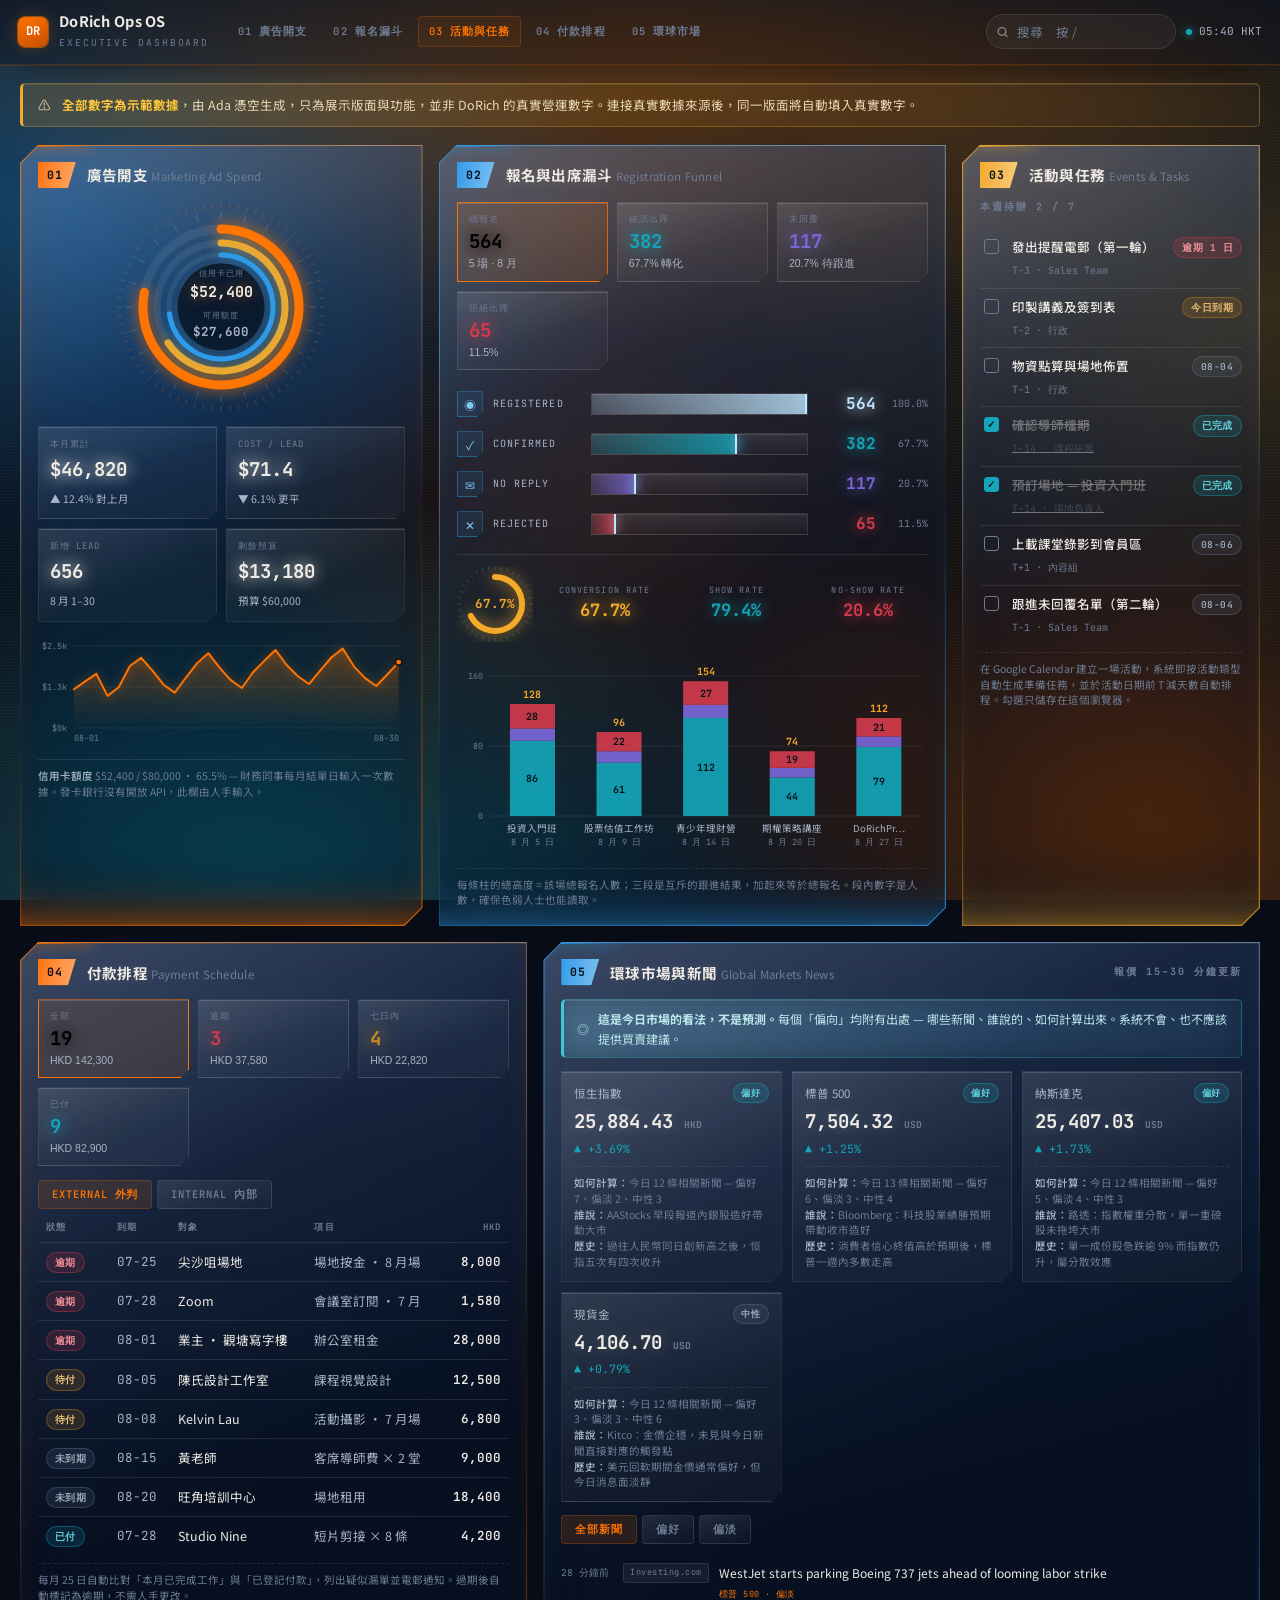
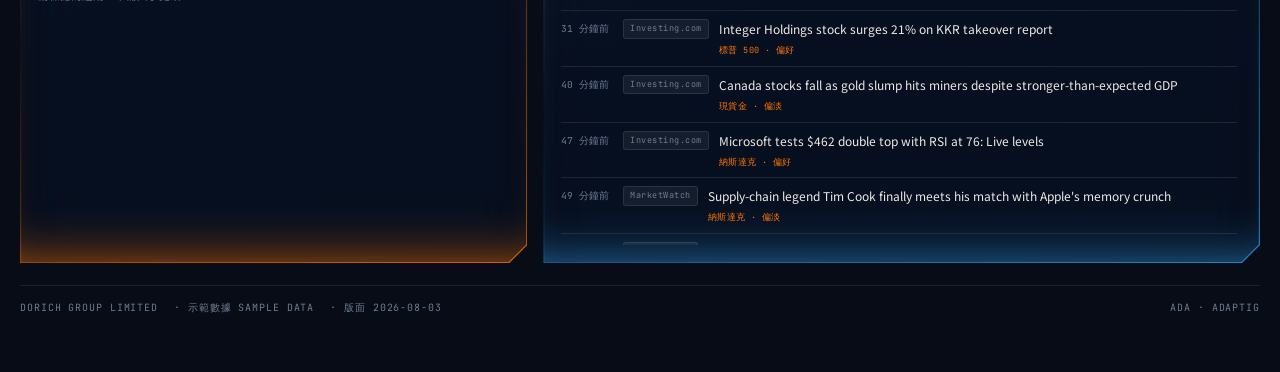
==== index.html @ a23bd290 "v3: translucent glass panels over a lit field (Jackson: 半透明 + 燈光, not 實色)" ====
<!DOCTYPE html>
<html lang="zh-Hant-HK">
<head>
<meta charset="utf-8">
<meta name="robots" content="noindex,nofollow">
<meta name="viewport" content="width=device-width, initial-scale=1">
<title>DoRich Ops OS — Executive Dashboard</title>
<link rel="preconnect" href="https://fonts.googleapis.com">
<link rel="preconnect" href="https://fonts.gstatic.com" crossorigin>
<link href="https://fonts.googleapis.com/css2?family=Noto+Sans+TC:wght@400;500;700;900&family=JetBrains+Mono:wght@400;500;600;700&display=swap" rel="stylesheet">
<style>
:root{
  --dr-orange:#FF7300; --dr-orange-mark:#FF6700; --dr-amber:#F4AA29; --dr-sun:#FBC63A;
  --dr-void:#070C16; --dr-deep:#0A1220; --dr-panel:#0E1930; --dr-raise:#14213A;
  --dr-line:rgba(255,115,0,.22); --dr-line2:rgba(239,235,228,.10);
  --dr-glow:rgba(255,115,0,.40); --dr-glow-soft:rgba(255,115,0,.13);
  --dr-txt:#EFEBE4; --dr-txt-2:#A9B4C6; --dr-txt-3:#6E7C93;
  --dr-cyan:#3FC9D6;
  --dr-good:#14A5B8; --dr-warn:#C98A1E; --dr-crit:#D33B4C; --dr-idle:#6E7C93;
  --dr-confirmed:#14A5B8; --dr-noreply:#7A68D8; --dr-rejected:#D33B4C;
  --dr-mono:"JetBrains Mono",ui-monospace,SFMono-Regular,Menlo,Consolas,monospace;
  --dr-tc:"Noto Sans TC","PingFang HK","Hiragino Sans CNS",sans-serif;
}
*{box-sizing:border-box}
html,body{margin:0;padding:0}
body{
  background:var(--dr-void); color:var(--dr-txt);
  font-family:var(--dr-tc); font-size:14px; line-height:1.6;
  -webkit-font-smoothing:antialiased; overflow-x:hidden;
}
/* the lit field the glass panels sit ON — without this, translucency has nothing to reveal */
body::before{
  content:""; position:fixed; inset:0; z-index:0; pointer-events:none;
  background:
    radial-gradient(1200px 700px at 50% -12%, rgba(255,140,30,.52), transparent 66%),
    radial-gradient(900px 620px at 4% 22%, rgba(46,155,232,.38), transparent 64%),
    radial-gradient(860px 560px at 98% 34%, rgba(244,170,41,.20), transparent 62%),
    radial-gradient(940px 660px at 20% 100%, rgba(63,201,214,.30), transparent 64%),
    radial-gradient(800px 560px at 90% 92%, rgba(255,115,0,.28), transparent 64%),
    repeating-linear-gradient(0deg, rgba(255,255,255,.020) 0 1px, transparent 1px 3px);
}
/* slow light drift, so the field reads as lighting rather than a printed gradient */
body::after{
  content:""; position:fixed; z-index:0; pointer-events:none;
  width:70vw; height:70vw; left:12%; top:6%;
  background:radial-gradient(circle, rgba(255,115,0,.13), transparent 62%);
  filter:blur(46px); animation:drift 34s ease-in-out infinite alternate;
}
@keyframes drift{
  0%{transform:translate3d(0,0,0) scale(1)}
  100%{transform:translate3d(9vw,7vh,0) scale(1.16)}
}
.wrap{position:relative; z-index:1; max-width:1680px; margin:0 auto; padding:0 20px 56px}
.num{font-family:var(--dr-mono); font-variant-numeric:tabular-nums}
.eyebrow{font-family:var(--dr-mono); font-size:10px; font-weight:700; letter-spacing:.2em; text-transform:uppercase; color:var(--dr-txt-3)}

/* ---------------- top command bar ---------------- */
.bar{
  position:sticky; top:0; z-index:40; display:flex; align-items:center; gap:18px;
  padding:12px 18px; margin:0 -20px 18px; flex-wrap:wrap;
  background:linear-gradient(180deg, rgba(10,18,32,.66), rgba(10,18,32,.42));
  backdrop-filter:blur(24px) saturate(140%);
  -webkit-backdrop-filter:blur(24px) saturate(140%);
  border-bottom:1px solid var(--dr-line);
  box-shadow:0 1px 0 rgba(255,115,0,.10), 0 14px 34px -22px #000;
}
.brand{display:flex; align-items:center; gap:11px; flex-shrink:0}
.mark{
  width:30px; height:30px; border-radius:7px; flex-shrink:0;
  background:linear-gradient(150deg,var(--dr-orange),#C64F00);
  display:grid; place-items:center; font-family:var(--dr-mono); font-weight:700; font-size:12px; color:#fff;
  box-shadow:0 0 0 1px rgba(255,115,0,.5), 0 0 20px -3px var(--dr-glow);
}
.brand b{font-size:14.5px; letter-spacing:.02em; display:block; line-height:1.2}
.brand span{font-family:var(--dr-mono); font-size:9.5px; letter-spacing:.2em; color:var(--dr-txt-3); text-transform:uppercase}
.jump{display:flex; gap:4px; flex-wrap:wrap; flex:1 1 320px}
.jump a{
  font-family:var(--dr-mono); font-size:10.5px; font-weight:600; letter-spacing:.1em;
  color:var(--dr-txt-3); text-decoration:none; padding:6px 10px; border-radius:4px;
  border:1px solid transparent; white-space:nowrap; transition:.14s;
}
.jump a:hover,.jump a.on{color:var(--dr-orange); border-color:var(--dr-line); background:rgba(255,115,0,.07)}
.tools{display:flex; align-items:center; gap:10px; margin-left:auto}
.search{position:relative}
.search input{
  width:190px; padding:7px 11px 7px 30px; border-radius:var(--dr-pill,999px);
  background:rgba(255,255,255,.045); border:1px solid var(--dr-line2); color:var(--dr-txt);
  font-family:var(--dr-tc); font-size:12.5px; outline:none; transition:.15s;
}
.search input:focus{border-color:var(--dr-line); background:rgba(255,115,0,.06)}
.search input::placeholder{color:var(--dr-txt-3)}
.search svg{position:absolute; left:10px; top:50%; transform:translateY(-50%); opacity:.5}
.stat-live{display:flex; align-items:center; gap:7px; font-family:var(--dr-mono); font-size:11px; color:var(--dr-txt-2); white-space:nowrap}
.dot{width:6px; height:6px; border-radius:50%; background:var(--dr-good); box-shadow:0 0 9px var(--dr-good); animation:pulse 2.4s infinite}
@keyframes pulse{0%,100%{opacity:1}50%{opacity:.32}}

/* ---------------- sample banner ---------------- */
.banner{
  display:flex; gap:11px; align-items:flex-start; padding:11px 15px; margin-bottom:18px;
  border:1px solid rgba(244,170,41,.3); border-left:3px solid var(--dr-amber);
  background:linear-gradient(90deg, rgba(244,170,41,.16), rgba(244,170,41,.03));
  backdrop-filter:blur(14px); -webkit-backdrop-filter:blur(14px);
  box-shadow:inset 0 1px 0 rgba(255,255,255,.13);
  border-radius:5px; font-size:12.5px; color:#EBD9B4;
}
.banner b{color:var(--dr-sun)}

/* ---------------- HUD panel ---------------- */
.grid{display:grid; gap:16px; grid-template-columns:repeat(12,1fr)}
.hud{
  position:relative; grid-column:span 12; --acc:var(--dr-orange);
  /* GLASS: sheen layer + translucent shell + blur, so the lit field bleeds through */
  background:
    linear-gradient(148deg, rgba(255,255,255,.15), rgba(255,255,255,.02) 30%, transparent 55%),
    linear-gradient(165deg, rgba(52,84,140,.40), rgba(12,22,42,.28) 58%, rgba(10,18,32,.34));
  backdrop-filter:blur(26px) saturate(150%) brightness(1.12);
  -webkit-backdrop-filter:blur(26px) saturate(150%) brightness(1.12);
  padding:17px 18px 18px;
  clip-path:polygon(18px 0, 100% 0, 100% calc(100% - 18px), calc(100% - 18px) 100%, 0 100%, 0 18px);
  box-shadow:
    inset 0 1px 0 rgba(255,255,255,.12),
    inset 0 -40px 60px -50px var(--acc),
    0 20px 44px -30px #000,
    0 0 70px -34px var(--acc);
}
/* no backdrop-filter (older browsers) — fall back to near-solid rather than unreadable */
@supports not ((backdrop-filter:blur(2px)) or (-webkit-backdrop-filter:blur(2px))){
  .hud{background:linear-gradient(165deg, var(--dr-panel), var(--dr-deep) 62%)}
  .bar{background:linear-gradient(180deg, rgba(7,12,22,.98), rgba(7,12,22,.94))}
}
/* continuous thin glow border, drawn as a clipped ring so the chamfer is followed */
.hud::before{
  content:""; position:absolute; inset:0; pointer-events:none; z-index:2;
  background:linear-gradient(150deg, var(--acc), rgba(255,255,255,.42) 32%, transparent 58%, var(--acc));
  opacity:.72;
  clip-path:polygon(18px 0, 100% 0, 100% calc(100% - 18px), calc(100% - 18px) 100%, 0 100%, 0 18px,
    18px 0, 18px 1.2px, 1.2px 18.6px, 1.2px calc(100% - 1.2px), calc(100% - 18.6px) calc(100% - 1.2px),
    calc(100% - 1.2px) calc(100% - 18.6px), calc(100% - 1.2px) 1.2px, 18px 1.2px);
}
.hud::after{
  content:""; position:absolute; left:0; top:0; width:74px; height:2px; pointer-events:none; z-index:3;
  background:linear-gradient(90deg, var(--acc), transparent);
  box-shadow:0 0 12px var(--acc);
}
#m01{--acc:#FF7300} #m02{--acc:#2E9BE8} #m03{--acc:#F4AA29} #m04{--acc:#FF7300} #m05{--acc:#2E9BE8}
.hud-h{display:flex; align-items:center; gap:11px; margin-bottom:14px; flex-wrap:wrap}
.idx{
  font-family:var(--dr-mono); font-size:11.5px; font-weight:700; color:#06101E;
  padding:4px 13px 4px 9px; letter-spacing:.08em; flex-shrink:0;
  background:linear-gradient(100deg, var(--acc), color-mix(in srgb, var(--acc) 62%, #FFF));
  clip-path:polygon(0 0, 100% 0, calc(100% - 8px) 100%, 0 100%);
  box-shadow:0 0 14px -2px var(--acc);
}
.hud-h h2{text-shadow:0 0 18px rgba(255,255,255,.12)}
.hud-h h2{margin:0; font-size:14.5px; font-weight:700; letter-spacing:.02em}
.hud-h .sub{font-size:11.5px; color:var(--dr-txt-3); font-weight:400}
.hud-h .spacer{flex:1}
@media(min-width:1080px){
  .c3{grid-column:span 3} .c4{grid-column:span 4} .c5{grid-column:span 5} .c7{grid-column:span 7}
  .c6{grid-column:span 6} .c8{grid-column:span 8}
}

/* ---------------- gauges ---------------- */
.gauges{display:flex; gap:14px; flex-wrap:wrap; justify-content:space-around}
.gauge{text-align:center; flex:1 1 96px; min-width:92px}
.gauge svg{display:block; margin:0 auto}
.gauge .gv{font-family:var(--dr-mono); font-size:15px; font-weight:700; margin-top:-40px; margin-bottom:22px; position:relative}
.gauge .gl{font-family:var(--dr-mono); font-size:9px; letter-spacing:.12em; text-transform:uppercase; color:var(--dr-txt-3)}
.gauge .gs{font-size:11px; color:var(--dr-txt-2)}


/* ---------------- concentric dial ---------------- */
.dial{position:relative; display:grid; place-items:center; margin:2px auto 6px}
.dial svg{display:block}
.dial .core{position:absolute; text-align:center; pointer-events:none}
.dial .core .cl{font-family:var(--dr-mono); font-size:8px; letter-spacing:.14em; text-transform:uppercase; color:var(--dr-txt-3)}
.dial .core .cv{font-family:var(--dr-mono); font-size:15px; font-weight:700; color:var(--dr-txt); text-shadow:0 0 14px rgba(255,115,0,.5); margin-bottom:5px}
.dial .core .cv.sm{font-size:12.5px; color:var(--dr-txt-2); text-shadow:none}

/* ---------------- horizontal glow funnel ---------------- */
.fbar{display:flex; align-items:center; gap:10px; padding:7px 0}
.fbar .ic{
  width:26px; height:26px; flex-shrink:0; display:grid; place-items:center; font-size:12px;
  border:1px solid rgba(46,155,232,.45); color:#7FC7F5; background:rgba(46,155,232,.10);
  clip-path:polygon(0 0,100% 0,100% calc(100% - 6px),calc(100% - 6px) 100%,0 100%);
}
.fbar .fl{font-family:var(--dr-mono); font-size:10px; letter-spacing:.11em; text-transform:uppercase; color:var(--dr-txt-2); width:88px; flex-shrink:0}
.fbar .tr{flex:1; height:22px; background:linear-gradient(180deg, rgba(255,255,255,.09), rgba(255,255,255,.02)); box-shadow:inset 0 1px 0 rgba(255,255,255,.12); border:1px solid var(--dr-line2); position:relative; overflow:hidden; min-width:40px}
.fbar .fi{
  position:absolute; inset:0 auto 0 0; height:100%;
  background:linear-gradient(90deg, rgba(46,155,232,.20), rgba(46,155,232,.75));
  box-shadow:0 0 18px rgba(46,155,232,.5); transition:width .5s cubic-bezier(.2,.7,.2,1);
}
.fbar .fi::after{content:""; position:absolute; right:0; top:0; bottom:0; width:2px; background:#BFE6FF; box-shadow:0 0 10px #7FC7F5}
.fbar .fv{font-family:var(--dr-mono); font-size:16px; font-weight:700; width:58px; text-align:right; flex-shrink:0; text-shadow:0 0 14px currentColor}
.fbar .fp{font-family:var(--dr-mono); font-size:10px; color:var(--dr-txt-3); width:42px; text-align:right; flex-shrink:0}
.fstrip{display:flex; align-items:center; gap:12px; margin-top:10px; padding-top:11px; border-top:1px solid var(--dr-line2)}
.fcell{flex:1; text-align:center}
.fcell .k{font-family:var(--dr-mono); font-size:8.5px; letter-spacing:.13em; text-transform:uppercase; color:var(--dr-txt-3); display:block}
.fcell .v{font-family:var(--dr-mono); font-size:17px; font-weight:700; display:block; text-shadow:0 0 15px currentColor}

/* ---------------- kpi ---------------- */
.kpis{display:grid; grid-template-columns:repeat(auto-fit,minmax(118px,1fr)); gap:9px; margin-bottom:14px}
.kpi{
  background:linear-gradient(158deg, rgba(255,255,255,.115), rgba(255,255,255,.028) 58%);
  box-shadow:inset 0 1px 0 rgba(255,255,255,.16);
  border:1px solid var(--dr-line2);
  clip-path:polygon(0 0, 100% 0, 100% calc(100% - 9px), calc(100% - 9px) 100%, 0 100%);
  padding:10px 11px; cursor:pointer; transition:.15s; text-align:left;
}
.kpi:hover{border-color:var(--dr-line); background:rgba(255,115,0,.07); transform:translateY(-1px)}
.kpi.on{border-color:var(--dr-orange); background:rgba(255,115,0,.11)}
.kpi .k{font-family:var(--dr-mono); font-size:9px; letter-spacing:.11em; text-transform:uppercase; color:var(--dr-txt-3); display:block}
.kpi .v{font-family:var(--dr-mono); font-size:19px; font-weight:700; display:block; margin:3px 0 1px; text-shadow:0 0 16px currentColor}
.kpi .d{font-size:10.5px; color:var(--dr-txt-2)}
.up{color:var(--dr-good)} .down{color:var(--dr-crit)} .flat{color:var(--dr-txt-3)}

/* ---------------- tables ---------------- */
.tabs{display:flex; gap:5px; margin-bottom:11px}
.tab{
  font-family:var(--dr-mono); font-size:10.5px; font-weight:600; letter-spacing:.09em;
  padding:6px 13px; border-radius:4px; cursor:pointer; text-transform:uppercase;
  background:linear-gradient(158deg, rgba(255,255,255,.10), rgba(255,255,255,.02));
  border:1px solid var(--dr-line2); color:var(--dr-txt-3); transition:.14s;
}
.tab:hover{color:var(--dr-txt-2)}
.tab.on{background:rgba(255,115,0,.13); border-color:var(--dr-line); color:var(--dr-orange)}
table{width:100%; border-collapse:collapse; font-size:12.5px}
th{
  font-family:var(--dr-mono); font-size:9px; letter-spacing:.13em; text-transform:uppercase;
  color:var(--dr-txt-3); text-align:left; padding:0 8px 7px; font-weight:600; white-space:nowrap;
}
td{padding:8px; border-top:1px solid var(--dr-line2); vertical-align:middle}
tbody tr{transition:background .12s}
tbody tr:hover{background:rgba(255,115,0,.05)}
.ta-r{text-align:right}
.pill{
  display:inline-block; font-family:var(--dr-mono); font-size:9.5px; font-weight:600;
  padding:2px 8px; border-radius:999px; letter-spacing:.05em; white-space:nowrap;
}
.p-crit{background:rgba(211,59,76,.17); color:#F09098; border:1px solid rgba(211,59,76,.4)}
.p-warn{background:rgba(201,138,30,.17); color:#E8BE74; border:1px solid rgba(201,138,30,.4)}
.p-idle{background:rgba(110,124,147,.15); color:#9FAABC; border:1px solid rgba(110,124,147,.34)}
.p-good{background:rgba(20,165,184,.15); color:#63D2DF; border:1px solid rgba(20,165,184,.4)}

/* ---------------- tasks ---------------- */
.task{display:flex; gap:10px; align-items:flex-start; padding:8px 0; border-top:1px solid var(--dr-line2)}
.task:first-child{border-top:0}
.task input{
  appearance:none; width:15px; height:15px; margin-top:2px; flex-shrink:0; cursor:pointer;
  border:1.5px solid var(--dr-txt-3); border-radius:3px; transition:.14s; position:relative;
}
.task input:checked{background:var(--dr-good); border-color:var(--dr-good)}
.task input:checked::after{content:"✓"; position:absolute; inset:0; display:grid; place-items:center; font-size:10px; color:#04222A; font-weight:700}
.task input:checked ~ .tk{opacity:.4; text-decoration:line-through}
.tk{flex:1; min-width:0}
.tk b{display:block; font-size:12.5px; font-weight:500}
.tk span{font-family:var(--dr-mono); font-size:10px; color:var(--dr-txt-3)}

/* ---------------- markets ---------------- */
.mkts{display:grid; grid-template-columns:repeat(auto-fit,minmax(178px,1fr)); gap:10px; margin-bottom:13px}
.mkt{
  background:linear-gradient(158deg, rgba(255,255,255,.115), rgba(255,255,255,.028) 58%);
  box-shadow:inset 0 1px 0 rgba(255,255,255,.16);
  border:1px solid var(--dr-line2);
  clip-path:polygon(0 0, 100% 0, 100% calc(100% - 10px), calc(100% - 10px) 100%, 0 100%);
  padding:11px 12px; cursor:pointer; transition:.15s; text-align:left; width:100%; font:inherit; color:inherit;
}
.mkt:hover{border-color:var(--dr-line); transform:translateY(-1px)}
.mkt.on{border-color:var(--dr-orange); background:rgba(255,115,0,.09)}
.mkt .mn{font-size:11.5px; color:var(--dr-txt-2); display:flex; justify-content:space-between; align-items:center; gap:6px}
.mkt .mv{font-family:var(--dr-mono); font-size:19px; font-weight:700; margin:4px 0 2px; text-shadow:0 0 16px rgba(255,255,255,.22)}
.mkt .mc{font-family:var(--dr-mono); font-size:11.5px}
.lean{
  font-family:var(--dr-mono); font-size:9px; font-weight:700; letter-spacing:.08em;
  padding:2px 7px; border-radius:999px; white-space:nowrap;
}
.lean-up{background:rgba(20,165,184,.17); color:#63D2DF; border:1px solid rgba(20,165,184,.42)}
.lean-dn{background:rgba(211,59,76,.16); color:#F09098; border:1px solid rgba(211,59,76,.42)}
.lean-fl{background:rgba(110,124,147,.15); color:#9FAABC; border:1px solid rgba(110,124,147,.34)}
.basis{
  margin-top:8px; padding-top:8px; border-top:1px dashed var(--dr-line2);
  font-size:10.5px; color:var(--dr-txt-3); line-height:1.5;
}
.basis b{color:var(--dr-txt-2); font-weight:500}
.notice{
  display:flex; gap:9px; align-items:center; padding:9px 13px; margin-bottom:13px;
  border:1px solid rgba(63,201,214,.28); border-left:3px solid var(--dr-cyan);
  background:linear-gradient(90deg, rgba(63,201,214,.14), rgba(63,201,214,.03));
  backdrop-filter:blur(14px); -webkit-backdrop-filter:blur(14px);
  box-shadow:inset 0 1px 0 rgba(255,255,255,.12);
  border-radius:5px; font-size:12px; color:#BEE7EC;
}
.feed{max-height:290px; overflow-y:auto; padding-right:5px}
.feed::-webkit-scrollbar{width:5px}
.feed::-webkit-scrollbar-thumb{background:var(--dr-line); border-radius:3px}
.nw{display:flex; gap:10px; padding:8px 0; border-top:1px solid var(--dr-line2); align-items:flex-start}
.nw:first-child{border-top:0}
.nw time{font-family:var(--dr-mono); font-size:9.5px; color:var(--dr-txt-3); flex-shrink:0; width:52px; padding-top:2px}
.nw .src{
  font-family:var(--dr-mono); font-size:8.5px; letter-spacing:.06em; padding:2px 6px; border-radius:3px;
  background:rgba(255,255,255,.06); color:var(--dr-txt-3); flex-shrink:0; white-space:nowrap; border:1px solid var(--dr-line2);
}
.nw p{margin:0; font-size:12px; flex:1; min-width:0}
.nw .tag{font-family:var(--dr-mono); font-size:8.5px; color:var(--dr-orange); letter-spacing:.05em}

.foot{
  display:flex; gap:16px; align-items:center; flex-wrap:wrap; margin-top:22px; padding-top:14px;
  border-top:1px solid var(--dr-line2); font-family:var(--dr-mono); font-size:10px;
  letter-spacing:.09em; color:var(--dr-txt-3); text-transform:uppercase;
}
.empty{padding:22px 0; text-align:center; color:var(--dr-txt-3); font-size:12.5px}
.hide{display:none !important}

@media(max-width:760px){
  .wrap{padding:0 12px 40px}
  .bar{padding:10px 12px; margin:0 -12px 14px; gap:10px}
  .search input{width:130px}
  .hud{padding:14px 13px 15px}
  .tbl{overflow-x:auto; -webkit-overflow-scrolling:touch}
  .tbl table{min-width:440px}
  .gauges{gap:8px}
  .gauge{min-width:80px}
  .mkts{grid-template-columns:1fr}
  .jump{order:3; flex-basis:100%}
  .tools{margin-left:0}
}
@media(prefers-reduced-motion:reduce){*{animation:none !important; transition:none !important}}
</style>
</head>
<body>
<div class="wrap">

<div class="bar">
  <div class="brand">
    <div class="mark">DR</div>
    <div><b>DoRich Ops OS</b><span>Executive Dashboard</span></div>
  </div>
  <nav class="jump" id="jump">
    <a href="#m01">01 廣告開支</a>
    <a href="#m02">02 報名漏斗</a>
    <a href="#m03">03 活動與任務</a>
    <a href="#m04">04 付款排程</a>
    <a href="#m05">05 環球市場</a>
  </nav>
  <div class="tools">
    <div class="search">
      <svg width="13" height="13" viewBox="0 0 24 24" fill="none" stroke="currentColor" stroke-width="2.4"><circle cx="11" cy="11" r="7"/><path d="M21 21l-4.3-4.3"/></svg>
      <input id="q" type="search" placeholder="搜尋　按 /" aria-label="搜尋整版">
    </div>
    <div class="stat-live"><span class="dot"></span><span id="clock">--:--</span></div>
  </div>
</div>

<div class="banner">
  <span>⚠</span>
  <div><b>全部數字為示範數據</b>，由 Ada 憑空生成，只為展示版面與功能，並非 DoRich 的真實營運數字。連接真實數據來源後，同一版面將自動填入真實數字。</div>
</div>

<div class="grid">

  <!-- ============ 01 AD SPEND ============ -->
  <section class="hud c4" id="m01">
    <div class="hud-h">
      <span class="idx">01</span>
      <h2>廣告開支 <span class="sub">Marketing Ad Spend</span></h2>
    </div>
    <div class="dial" id="g1"></div>
    <div class="kpis" style="margin-top:14px">
      <div class="kpi"><span class="k">本月累計</span><span class="v">$46,820</span><span class="d up">▲ 12.4% 對上月</span></div>
      <div class="kpi"><span class="k">Cost / Lead</span><span class="v">$71.4</span><span class="d up">▼ 6.1% 更平</span></div>
      <div class="kpi"><span class="k">新增 Lead</span><span class="v">656</span><span class="d flat">8 月 1–30</span></div>
      <div class="kpi"><span class="k">剩餘預算</span><span class="v">$13,180</span><span class="d flat">預算 $60,000</span></div>
    </div>
    <div id="spend" style="margin-top:2px"></div>
    <div class="basis" style="border-top-style:solid">
      <b>信用卡額度</b> $52,400 / $80,000 · 65.5% — 財務同事每月結單日輸入一次數據。發卡銀行沒有開放 API，此欄由人手輸入。
    </div>
  </section>

  <!-- ============ 02 FUNNEL ============ -->
  <section class="hud c5" id="m02">
    <div class="hud-h">
      <span class="idx">02</span>
      <h2>報名與出席漏斗 <span class="sub">Registration Funnel</span></h2>
      <div class="spacer"></div>
      
    </div>
    <div class="kpis">
      <button class="kpi on" data-f="all"><span class="k">總報名</span><span class="v">564</span><span class="d">5 場 · 8 月</span></button>
      <button class="kpi" data-f="confirmed"><span class="k">確認出席</span><span class="v" style="color:var(--dr-confirmed)">382</span><span class="d">67.7% 轉化</span></button>
      <button class="kpi" data-f="noreply"><span class="k">未回覆</span><span class="v" style="color:var(--dr-noreply)">117</span><span class="d">20.7% 待跟進</span></button>
      <button class="kpi" data-f="rejected"><span class="k">拒絕出席</span><span class="v" style="color:var(--dr-rejected)">65</span><span class="d">11.5%</span></button>
    </div>
    <div id="fbars"></div>
    <div class="fstrip" id="fstrip"></div>
    <div id="funnel" style="margin-top:12px"></div>
    <div class="basis">
      每條柱的總高度 = 該場總報名人數；三段是互斥的跟進結果，加起來等於總報名。段內數字是人數，確保色弱人士也能讀取。
    </div>
  </section>

  <!-- ============ 03 EVENTS & TASKS ============ -->
  <section class="hud c3" id="m03">
    <div class="hud-h">
      <span class="idx">03</span>
      <h2>活動與任務 <span class="sub">Events &amp; Tasks</span></h2>
      <div class="spacer"></div>
      <span class="eyebrow" id="taskcount">本週待辦 —</span>
    </div>
    <div id="tasks"></div>
    <div class="basis">在 Google Calendar 建立一場活動，系統即按活動類型自動生成準備任務，並於活動日期前 T 減天數自動排程。勾選只儲存在這個瀏覽器。</div>
  </section>

  <!-- ============ 04 PAYMENTS ============ -->
  <section class="hud c5" id="m04">
    <div class="hud-h">
      <span class="idx">04</span>
      <h2>付款排程 <span class="sub">Payment Schedule</span></h2>
    </div>
    <div class="kpis">
      <button class="kpi on" data-p="all"><span class="k">全部</span><span class="v">19</span><span class="d">HKD 142,300</span></button>
      <button class="kpi" data-p="逾期"><span class="k">逾期</span><span class="v" style="color:var(--dr-crit)">3</span><span class="d">HKD 37,580</span></button>
      <button class="kpi" data-p="待付"><span class="k">七日內</span><span class="v" style="color:var(--dr-warn)">4</span><span class="d">HKD 22,820</span></button>
      <button class="kpi" data-p="已付"><span class="k">已付</span><span class="v" style="color:var(--dr-good)">9</span><span class="d">HKD 82,900</span></button>
    </div>
    <div class="tabs">
      <button class="tab on" data-t="external">External 外判</button>
      <button class="tab" data-t="internal">Internal 內部</button>
    </div>
    <div class="tbl"><table><thead><tr><th>狀態</th><th>到期</th><th>對象</th><th>項目</th><th class="ta-r">HKD</th></tr></thead>
    <tbody id="pay"></tbody></table></div>
    <div class="basis">每月 25 日自動比對「本月已完成工作」與「已登記付款」，列出疑似漏單並電郵通知。過期後自動標記為逾期，不需人手更改。</div>
  </section>

  <!-- ============ 05 MARKETS ============ -->
  <section class="hud c7" id="m05">
    <div class="hud-h">
      <span class="idx">05</span>
      <h2>環球市場與新聞 <span class="sub">Global Markets News</span></h2>
      <div class="spacer"></div>
      <span class="eyebrow">報價 15–30 分鐘更新</span>
    </div>
    <div class="notice">
      <span>◎</span>
      <div><b>這是今日市場的看法，不是預測。</b>每個「偏向」均附有出處 — 哪些新聞、誰說的、如何計算出來。系統不會、也不應該提供買賣建議。</div>
    </div>
    <div class="mkts" id="mkts"></div>
    <div class="tabs" style="margin-top:2px">
      <button class="tab on" data-n="all">全部新聞</button>
      <button class="tab" data-n="偏好">偏好</button>
      <button class="tab" data-n="偏淡">偏淡</button>
    </div>
    <div class="feed" id="feed"></div>
  </section>

</div>

<div class="foot">
  <span>DoRich Group Limited</span>
  <span>· 示範數據 Sample Data</span>
  <span>· 版面 <span id="stamp">2026-08-03</span></span>
  <span style="margin-left:auto">Ada · Adaptig</span>
</div>
</div>

<script>
(function(){
"use strict";
var NS="http://www.w3.org/2000/svg";
function el(n,a){var e=document.createElementNS(NS,n);for(var k in a){if(a[k]!=null)e.setAttribute(k,a[k]);}return e;}
function $(s,r){return (r||document).querySelector(s);}
function $$(s,r){return Array.prototype.slice.call((r||document).querySelectorAll(s));}
function esc(s){return String(s).replace(/[&<>"]/g,function(c){return {"&":"&amp;","<":"&lt;",">":"&gt;",'"':"&quot;"}[c];});}

/* ---- clock (HKT) ---- */
function tick(){
  var d=new Date(), u=d.getTime()+d.getTimezoneOffset()*6e4, hk=new Date(u+288e5);
  var p=function(n){return n<10?"0"+n:""+n;};
  var e=$("#clock"); if(e) e.textContent=p(hk.getHours())+":"+p(hk.getMinutes())+" HKT";
}
tick(); setInterval(tick,30000);

/* ================= 01 · concentric HUD dial ================= */
/* Nested arcs at different radii with segmented tick rings — the treatment in
   Jackson's crop: rings outside, the money stacked in the core. */
function ring(s,cx,cy,r,w,pct,colour,dashGap){
  var C=2*Math.PI*r;
  s.appendChild(el("circle",{cx:cx,cy:cy,r:r,fill:"none",stroke:"rgba(255,255,255,.07)","stroke-width":w,
    "stroke-dasharray":dashGap||null}));
  var a=el("circle",{cx:cx,cy:cy,r:r,fill:"none",stroke:colour,"stroke-width":w,"stroke-linecap":"butt",
    "stroke-dasharray":(dashGap?dashGap:C+" "+C),"stroke-dashoffset":dashGap?null:C*(1-pct),
    transform:"rotate(-90 "+cx+" "+cy+")"});
  if(dashGap){ a.setAttribute("stroke-dasharray",dashGap);
    a.setAttribute("clip-path","url(#cl"+Math.round(r)+")"); }
  a.style.filter="drop-shadow(0 0 7px "+colour+"AA)";
  s.appendChild(a); return a;
}
function ticks(s,cx,cy,r,n,len,colour,op){
  for(var i=0;i<n;i++){
    var t=i*(360/n)*Math.PI/180;
    s.appendChild(el("line",{x1:cx+Math.cos(t)*r,y1:cy+Math.sin(t)*r,
      x2:cx+Math.cos(t)*(r+len),y2:cy+Math.sin(t)*(r+len),
      stroke:colour,"stroke-width":1,opacity:op||.34}));
  }
}
function arcPath(cx,cy,r,a0,a1){
  var p=function(a){a=a*Math.PI/180;return [cx+Math.cos(a)*r,cy+Math.sin(a)*r];};
  var s0=p(a0),s1=p(a1),large=(a1-a0)>180?1:0;
  return "M"+s0[0].toFixed(1)+" "+s0[1].toFixed(1)+"A"+r+" "+r+" 0 "+large+" 1 "+s1[0].toFixed(1)+" "+s1[1].toFixed(1);
}
function segArc(s,cx,cy,r,w,frac,colour,startDeg){
  var a0=startDeg||-90, a1=a0+360*Math.max(0,Math.min(1,frac));
  s.appendChild(el("path",{d:arcPath(cx,cy,r,a0,a0+359.9),fill:"none",stroke:"rgba(255,255,255,.07)","stroke-width":w}));
  if(frac<=0) return;
  var a=el("path",{d:arcPath(cx,cy,r,a0,a1),fill:"none",stroke:colour,"stroke-width":w,"stroke-linecap":"round"});
  a.style.filter="drop-shadow(0 0 8px "+colour+"CC)"; s.appendChild(a);
}
function bigDial(host,rings,core){
  host.innerHTML="";
  var S=210,cx=S/2,cy=S/2;
  var s=el("svg",{width:S,height:S,viewBox:"0 0 "+S+" "+S,role:"img","aria-label":"廣告開支與信用卡額度（示範數據）"});
  ticks(s,cx,cy,99,72,5,"#FF7300",.28);
  ticks(s,cx,cy,88,24,7,"rgba(255,255,255,.5)",.30);
  rings.forEach(function(r){ segArc(s,cx,cy,r.r,r.w,r.f,r.c,r.start); });
  s.appendChild(el("circle",{cx:cx,cy:cy,r:44,fill:"rgba(6,14,26,.72)",stroke:"rgba(255,255,255,.10)"}));
  host.appendChild(s);
  var d=document.createElement("div"); d.className="core";
  d.innerHTML=core; host.appendChild(d);
}
var g1=$("#g1");
if(g1){
  bigDial(g1,[
    {r:78,w:9,f:46820/60000,c:"#FF7300"},
    {r:64,w:7,f:52400/80000,c:"#F4AA29"},
    {r:52,w:5,f:656/900,c:"#2E9BE8"}
  ],
   '<div class="cl">信用卡已用</div><div class="cv">$52,400</div>'+
   '<div class="cl">可用額度</div><div class="cv sm">$27,600</div>');
}

/* ================= 01 · spend line ================= */
var SPEND=[1180,1420,1650,980,1240,1890,2140,1760,1320,1080,1540,1980,2280,1840,1460,1220,1700,2050,2380,1920,1580,1340,1760,2160,2420,1880,1520,1280,1640,2010];
function drawSpend(){
  var h=$("#spend"); if(!h) return; h.innerHTML="";
  var W=h.clientWidth||420,H=110,P={t:10,r:6,b:18,l:36},iw=W-P.l-P.r,ih=H-P.t-P.b;
  var max=Math.ceil(Math.max.apply(null,SPEND)/500)*500;
  var s=el("svg",{viewBox:"0 0 "+W+" "+H,height:H,width:"100%",role:"img","aria-label":"每日廣告花費（示範數據）"});
  var df=el("defs",{}); var g=el("linearGradient",{id:"sg",x1:"0",y1:"0",x2:"0",y2:"1"});
  g.appendChild(el("stop",{offset:"0%","stop-color":"#FF7300","stop-opacity":".30"}));
  g.appendChild(el("stop",{offset:"100%","stop-color":"#FF7300","stop-opacity":"0"}));
  df.appendChild(g); s.appendChild(df);
  for(var i=0;i<=2;i++){
    var y=P.t+ih-(ih*i/2);
    s.appendChild(el("line",{x1:P.l,y1:y,x2:P.l+iw,y2:y,stroke:"rgba(255,255,255,.07)","stroke-width":1}));
    var t=el("text",{x:P.l-7,y:y+3,fill:"#6E7C93","font-size":"8.5","text-anchor":"end","font-family":"JetBrains Mono, monospace"});
    t.textContent="$"+Math.round(max*i/2/100)/10+"k"; s.appendChild(t);
  }
  var pts=SPEND.map(function(v,i){return [P.l+iw*i/(SPEND.length-1), P.t+ih-ih*v/max];});
  var dd="M"+pts.map(function(p){return p[0].toFixed(1)+" "+p[1].toFixed(1);}).join("L");
  s.appendChild(el("path",{d:dd+"L"+(P.l+iw)+" "+(P.t+ih)+"L"+P.l+" "+(P.t+ih)+"Z",fill:"url(#sg)"}));
  var line=el("path",{d:dd,fill:"none",stroke:"#FF7300","stroke-width":2,"stroke-linejoin":"round","stroke-linecap":"round"});
  line.style.filter="drop-shadow(0 0 5px rgba(255,115,0,.55))"; s.appendChild(line);
  var last=pts[pts.length-1];
  s.appendChild(el("circle",{cx:last[0],cy:last[1],r:3.2,fill:"#FF7300",stroke:"#0A1220","stroke-width":1.5}));
  var lb=el("text",{x:P.l,y:H-5,fill:"#6E7C93","font-size":"8.5","font-family":"JetBrains Mono, monospace"});
  lb.textContent="08-01"; s.appendChild(lb);
  var lb2=el("text",{x:P.l+iw,y:H-5,fill:"#6E7C93","font-size":"8.5","text-anchor":"end","font-family":"JetBrains Mono, monospace"});
  lb2.textContent="08-30"; s.appendChild(lb2);
  h.appendChild(s);
}

/* ================= 02 · funnel ================= */
var SESS=[
 {n:"投資入門班",d:"8 月 5 日",c:86,r:28,x:14},
 {n:"股票估值工作坊",d:"8 月 9 日",c:61,r:22,x:13},
 {n:"青少年理財營",d:"8 月 14 日",c:112,r:27,x:15},
 {n:"期權策略講座",d:"8 月 20 日",c:44,r:19,x:11},
 {n:"DoRichPreneur Club",d:"8 月 27 日",c:79,r:21,x:12}
];
var FKEY="all";
function drawFunnel(){
  var h=$("#funnel"); if(!h) return; h.innerHTML="";
  var W=h.clientWidth||520,H=200,P={t:22,r:6,b:38,l:32},iw=W-P.l-P.r,ih=H-P.t-P.b;
  var tot=SESS.map(function(s){return s.c+s.r+s.x;});
  var max=Math.ceil(Math.max.apply(null,tot)/40)*40;
  var s=el("svg",{viewBox:"0 0 "+W+" "+H,height:H,width:"100%",role:"img","aria-label":"每場報名與跟進結果（示範數據）"});
  for(var i=0;i<=2;i++){
    var y=P.t+ih-(ih*i/2);
    s.appendChild(el("line",{x1:P.l,y1:y,x2:P.l+iw,y2:y,stroke:"rgba(255,255,255,.07)"}));
    var t=el("text",{x:P.l-6,y:y+3,fill:"#6E7C93","font-size":"8.5","text-anchor":"end","font-family":"JetBrains Mono, monospace"});
    t.textContent=Math.round(max*i/2); s.appendChild(t);
  }
  var bw=iw/SESS.length, bar=Math.min(46,bw*.52);
  SESS.forEach(function(d,i){
    var x=P.l+bw*i+(bw-bar)/2, y=P.t+ih, segs=[
      {k:"confirmed",v:d.c,c:"#14A5B8"},{k:"noreply",v:d.x,c:"#7A68D8"},{k:"rejected",v:d.r,c:"#D33B4C"}
    ];
    segs.forEach(function(sg){
      var hh=ih*sg.v/max; y-=hh;
      var dim=(FKEY!=="all"&&FKEY!==sg.k);
      var rc=el("rect",{x:x,y:y,width:bar,height:Math.max(hh,1),fill:sg.c,opacity:dim?.16:.92});
      s.appendChild(rc);
      if(hh>15&&!dim){
        var tx=el("text",{x:x+bar/2,y:y+hh/2+3.5,fill:"#04141A","font-size":"10","font-weight":"700","text-anchor":"middle","font-family":"JetBrains Mono, monospace"});
        tx.textContent=sg.v; s.appendChild(tx);
      }
    });
    var tt=el("text",{x:x+bar/2,y:P.t+ih-ih*(d.c+d.r+d.x)/max-6,fill:"#F4AA29","font-size":"10","font-weight":"700","text-anchor":"middle","font-family":"JetBrains Mono, monospace"});
    tt.textContent=d.c+d.r+d.x; s.appendChild(tt);
    var n1=el("text",{x:x+bar/2,y:H-22,fill:"#A9B4C6","font-size":"9.5","text-anchor":"middle"});
    n1.textContent=d.n.length>9?d.n.slice(0,8)+"…":d.n; s.appendChild(n1);
    var n2=el("text",{x:x+bar/2,y:H-9,fill:"#6E7C93","font-size":"8.5","text-anchor":"middle","font-family":"JetBrains Mono, monospace"});
    n2.textContent=d.d; s.appendChild(n2);
  });
  h.appendChild(s);
}
/* ---- horizontal glow funnel (Jackson's crop) ---- */
var TOT={reg:564,confirmed:382,noreply:117,rejected:65};
function drawFBars(){
  var h=$("#fbars"); if(!h) return; h.innerHTML="";
  var rows=[
    {k:"all",       ic:"\u25C9", l:"REGISTERED", v:TOT.reg,       c:"#BFE6FF"},
    {k:"confirmed", ic:"\u2713", l:"CONFIRMED",  v:TOT.confirmed, c:"#14A5B8"},
    {k:"noreply",   ic:"\u2709", l:"NO REPLY",   v:TOT.noreply,   c:"#7A68D8"},
    {k:"rejected",  ic:"\u2715", l:"REJECTED",   v:TOT.rejected,  c:"#D33B4C"}
  ];
  rows.forEach(function(r){
    var pct=r.v/TOT.reg, dim=(FKEY!=="all"&&FKEY!==r.k&&r.k!=="all");
    var d=document.createElement("div"); d.className="fbar";
    d.innerHTML='<span class="ic" aria-hidden="true">'+r.ic+'</span>'+
      '<span class="fl">'+r.l+'</span>'+
      '<span class="tr"><span class="fi" style="width:'+(pct*100).toFixed(1)+'%;'+
        'background:linear-gradient(90deg, '+r.c+'33, '+r.c+'CC);box-shadow:0 0 18px '+r.c+'88;'+
        (dim?"opacity:.22;":"")+'"></span></span>'+
      '<span class="fv" style="color:'+r.c+(dim?";opacity:.35":"")+'">'+r.v+'</span>'+
      '<span class="fp">'+(pct*100).toFixed(1)+'%</span>';
    h.appendChild(d);
  });
  var st=$("#fstrip"); if(!st) return; st.innerHTML="";
  var dial=document.createElement("div"); dial.className="dial"; dial.style.margin="0";
  st.appendChild(dial);
  var S=76,cx=S/2,cy=S/2;
  var sv=el("svg",{width:S,height:S,viewBox:"0 0 "+S+" "+S,role:"img","aria-label":"確認轉化 67.7%"});
  ticks(sv,cx,cy,34,36,4,"#2E9BE8",.3);
  segArc(sv,cx,cy,27,6,TOT.confirmed/TOT.reg,"#F4AA29");
  dial.appendChild(sv);
  var core=document.createElement("div"); core.className="core";
  core.innerHTML='<div class="cv sm" style="margin:0;color:#F4AA29">67.7%</div>';
  dial.appendChild(core);
  [["CONVERSION RATE","67.7%","#F4AA29"],["SHOW RATE","79.4%","#14A5B8"],["NO-SHOW RATE","20.6%","#D33B4C"]]
    .forEach(function(c){
      var e=document.createElement("div"); e.className="fcell";
      e.innerHTML='<span class="k">'+c[0]+'</span><span class="v" style="color:'+c[2]+'">'+c[1]+'</span>';
      st.appendChild(e);
    });
}
$$(".kpi[data-f]").forEach(function(b){
  b.addEventListener("click",function(){
    $$(".kpi[data-f]").forEach(function(o){o.classList.remove("on");});
    b.classList.add("on"); FKEY=b.getAttribute("data-f"); drawFunnel(); drawFBars();
  });
});

/* ================= 03 · tasks ================= */
var TASKS=[
 {t:"發出提醒電郵（第一輪）",m:"T-3 · Sales Team",s:"逾期 1 日",k:"crit"},
 {t:"印製講義及簽到表",m:"T-2 · 行政",s:"今日到期",k:"warn"},
 {t:"物資點算與場地佈置",m:"T-1 · 行政",s:"08-04",k:"idle"},
 {t:"確認導師檔期",m:"T-14 · 課程統籌",s:"已完成",k:"good",done:1},
 {t:"預訂場地 — 投資入門班",m:"T-14 · 場地負責人",s:"已完成",k:"good",done:1},
 {t:"上載課堂錄影到會員區",m:"T+1 · 內容組",s:"08-06",k:"idle"},
 {t:"跟進未回覆名單（第二輪）",m:"T-1 · Sales Team",s:"08-04",k:"idle"}
];
function store(){try{return JSON.parse(localStorage.getItem("dr-tasks")||"{}");}catch(e){return {};}}
function save(o){try{localStorage.setItem("dr-tasks",JSON.stringify(o));}catch(e){}}
function drawTasks(){
  var h=$("#tasks"); if(!h) return; h.innerHTML=""; var st=store(), done=0;
  TASKS.forEach(function(t,i){
    var checked = (i in st) ? st[i] : !!t.done;
    if(checked) done++;
    var d=document.createElement("label"); d.className="task";
    d.innerHTML='<input type="checkbox" '+(checked?"checked":"")+' aria-label="'+esc(t.t)+'">'+
      '<span class="tk"><b>'+esc(t.t)+'</b><span>'+esc(t.m)+'</span></span>'+
      '<span class="pill p-'+t.k+'">'+esc(t.s)+'</span>';
    d.querySelector("input").addEventListener("change",function(e){
      var o=store(); o[i]=e.target.checked; save(o); drawTasks();
    });
    h.appendChild(d);
  });
  var c=$("#taskcount"); if(c) c.textContent="本週待辦 "+done+" / "+TASKS.length;
}

/* ================= 04 · payments ================= */
var PAY={
 external:[
  {s:"逾期",k:"crit",d:"2026-07-25",p:"尖沙咀場地",i:"場地按金 · 8 月場",a:8000},
  {s:"逾期",k:"crit",d:"2026-07-28",p:"Zoom",i:"會議室訂閱 · 7 月",a:1580},
  {s:"逾期",k:"crit",d:"2026-08-01",p:"業主 · 觀塘寫字樓",i:"辦公室租金",a:28000},
  {s:"待付",k:"warn",d:"2026-08-05",p:"陳氏設計工作室",i:"課程視覺設計",a:12500},
  {s:"待付",k:"warn",d:"2026-08-08",p:"Kelvin Lau",i:"活動攝影 · 7 月場",a:6800},
  {s:"未到期",k:"idle",d:"2026-08-15",p:"黃老師",i:"客席導師費 × 2 堂",a:9000},
  {s:"未到期",k:"idle",d:"2026-08-20",p:"旺角培訓中心",i:"場地租用",a:18400},
  {s:"已付",k:"good",d:"2026-07-28",p:"Studio Nine",i:"短片剪接 × 8 條",a:4200}
 ],
 internal:[
  {s:"待付",k:"warn",d:"2026-08-07",p:"Ada Cheng",i:"超時津貼",a:2400},
  {s:"未到期",k:"idle",d:"2026-08-10",p:"Marco Ho",i:"統籌獎金 · Q2",a:8000},
  {s:"未到期",k:"idle",d:"2026-08-12",p:"Janice Wong",i:"墊支報銷",a:1860},
  {s:"已付",k:"good",d:"2026-07-30",p:"Terence Lam",i:"兼職導師 · 7 月",a:5600}
 ]
};
var PTAB="external", PKEY="all";
function drawPay(){
  var b=$("#pay"); if(!b) return; b.innerHTML="";
  var rows=PAY[PTAB].filter(function(r){return PKEY==="all"||r.s===PKEY;});
  if(!rows.length){ b.innerHTML='<tr><td colspan="5" class="empty">這個篩選沒有項目</td></tr>'; return; }
  rows.forEach(function(r){
    var tr=document.createElement("tr");
    tr.innerHTML='<td><span class="pill p-'+r.k+'">'+esc(r.s)+'</span></td>'+
      '<td class="num" style="color:var(--dr-txt-2)">'+esc(r.d.slice(5))+'</td>'+
      '<td>'+esc(r.p)+'</td><td style="color:var(--dr-txt-2)">'+esc(r.i)+'</td>'+
      '<td class="ta-r num" style="font-weight:600">'+r.a.toLocaleString()+'</td>';
    b.appendChild(tr);
  });
}
$$(".tab[data-t]").forEach(function(t){
  t.addEventListener("click",function(){
    $$(".tab[data-t]").forEach(function(o){o.classList.remove("on");});
    t.classList.add("on"); PTAB=t.getAttribute("data-t"); drawPay();
  });
});
$$(".kpi[data-p]").forEach(function(b){
  b.addEventListener("click",function(){
    $$(".kpi[data-p]").forEach(function(o){o.classList.remove("on");});
    b.classList.add("on"); PKEY=b.getAttribute("data-p"); drawPay();
  });
});

/* ================= 05 · markets + sentiment ================= */
/* Every lean carries its basis: which headlines, whose view, how counted. */
var MKT=[
 {id:"hsi", n:"恒生指數", en:"Hang Seng", v:"25,884.43", u:"HKD", ch:"+3.69%", up:1,
  lean:"偏好", lk:"up", bull:7, bear:2, neu:3,
  who:"AAStocks 早段報道內銀股造好帶動大市", hist:"過往人民幣同日創新高之後，恒指五次有四次收升"},
 {id:"spx", n:"標普 500", en:"S&P 500", v:"7,504.32", u:"USD", ch:"+1.25%", up:1,
  lean:"偏好", lk:"up", bull:6, bear:3, neu:4,
  who:"Bloomberg：科技股業績勝預期帶動收市造好", hist:"消費者信心終值高於預期後，標普一週內多數走高"},
 {id:"ndx", n:"納斯達克", en:"Nasdaq", v:"25,407.03", u:"USD", ch:"+1.73%", up:1,
  lean:"偏好", lk:"up", bull:5, bear:4, neu:3,
  who:"路透：指數權重分散，單一重磅股未拖垮大市", hist:"單一成份股急跌逾 9% 而指數仍升，屬分散效應"},
 {id:"xau", n:"現貨金", en:"Gold spot", v:"4,106.70", u:"USD", ch:"+0.79%", up:1,
  lean:"中性", lk:"fl", bull:3, bear:3, neu:6,
  who:"Kitco：金價企穩，未見與今日新聞直接對應的觸發點", hist:"美元回軟期間金價通常偏好，但今日消息面淡靜"}
];
var NEWS=[
 {t:"28 分鐘前",s:"Investing.com",h:"WestJet starts parking Boeing 737 jets ahead of looming labor strike",tag:"標普 500",tone:"偏淡"},
 {t:"31 分鐘前",s:"Investing.com",h:"Integer Holdings stock surges 21% on KKR takeover report",tag:"標普 500",tone:"偏好"},
 {t:"40 分鐘前",s:"Investing.com",h:"Canada stocks fall as gold slump hits miners despite stronger-than-expected GDP",tag:"現貨金",tone:"偏淡"},
 {t:"47 分鐘前",s:"Investing.com",h:"Microsoft tests $462 double top with RSI at 76: Live levels",tag:"納斯達克",tone:"偏好"},
 {t:"49 分鐘前",s:"MarketWatch",h:"Supply-chain legend Tim Cook finally meets his match with Apple's memory crunch",tag:"納斯達克",tone:"偏淡"},
 {t:"1 小時前",s:"MarketWatch",h:"AI stocks may have bottomed out. What investors should watch for next.",tag:"納斯達克",tone:"偏好"},
 {t:"3 小時前",s:"CNBC Markets",h:"As Warsh's Fed faces pressure to act on inflation, these indicators show it's at its lowest in years",tag:"標普 500",tone:"偏好"},
 {t:"5 小時前",s:"RTHK 財經",h:"美國密歇根大學 7 月消費者信心指數終值高於預期",tag:"標普 500",tone:"偏好"},
 {t:"6 小時前",s:"RTHK 財經",h:"道指初段升逾 230 點　納指升 1%　蘋果急挫逾 9%",tag:"納斯達克",tone:"偏好"},
 {t:"7 小時前",s:"RTHK 財經",h:"迪生創建前主席潘迪生內幕交易罪成",tag:"恒生指數",tone:"偏淡"},
 {t:"9 小時前",s:"AAStocks",h:"恒指早段高開　內銀股造好帶動大市　成交較上日增加",tag:"恒生指數",tone:"偏好"},
 {t:"11 小時前",s:"Kitco",h:"金價於美元回軟下企穩每盎司 2,380 美元上方，連續第三日上升",tag:"現貨金",tone:"偏好"},
 {t:"12 小時前",s:"Bloomberg",h:"科技股業績勝預期帶動標普 500 收市造好，半導體板塊領漲",tag:"標普 500",tone:"偏好"},
 {t:"14 小時前",s:"Reuters",h:"聯儲局會議紀錄顯示對減息步伐取態審慎，市場預期九月維持不變",tag:"標普 500",tone:"中性"}
];
var MSEL=null, NTONE="all";
function drawMkts(){
  var h=$("#mkts"); if(!h) return; h.innerHTML="";
  MKT.forEach(function(m){
    var b=document.createElement("button");
    b.className="mkt"+(MSEL===m.n?" on":""); b.type="button";
    b.setAttribute("aria-pressed", MSEL===m.n?"true":"false");
    b.innerHTML=
      '<span class="mn">'+esc(m.n)+' <span class="lean lean-'+m.lk+'">'+esc(m.lean)+'</span></span>'+
      '<div class="mv">'+esc(m.v)+' <span style="font-size:9.5px;color:var(--dr-txt-3)">'+esc(m.u)+'</span></div>'+
      '<div class="mc '+(m.up?"up":"down")+'">'+(m.up?"▲":"▼")+" "+esc(m.ch)+'</div>'+
      '<div class="basis">'+
        '<b>如何計算：</b>今日 '+(m.bull+m.bear+m.neu)+' 條相關新聞 — 偏好 '+m.bull+'、偏淡 '+m.bear+'、中性 '+m.neu+'<br>'+
        '<b>誰說：</b>'+esc(m.who)+'<br>'+
        '<b>歷史：</b>'+esc(m.hist)+
      '</div>';
    b.addEventListener("click",function(){ MSEL = (MSEL===m.n)?null:m.n; drawMkts(); drawFeed(); });
    h.appendChild(b);
  });
}
function drawFeed(){
  var h=$("#feed"); if(!h) return; h.innerHTML="";
  var rows=NEWS.filter(function(n){
    return (!MSEL||n.tag===MSEL) && (NTONE==="all"||n.tone===NTONE);
  });
  if(!rows.length){ h.innerHTML='<div class="empty">這個篩選沒有新聞</div>'; return; }
  rows.forEach(function(n){
    var d=document.createElement("div"); d.className="nw";
    d.innerHTML='<time>'+esc(n.t)+'</time><span class="src">'+esc(n.s)+'</span>'+
      '<p>'+esc(n.h)+'<br><span class="tag">'+esc(n.tag)+' · '+esc(n.tone)+'</span></p>';
    h.appendChild(d);
  });
}
$$(".tab[data-n]").forEach(function(t){
  t.addEventListener("click",function(){
    $$(".tab[data-n]").forEach(function(o){o.classList.remove("on");});
    t.classList.add("on"); NTONE=t.getAttribute("data-n"); drawFeed();
  });
});

/* ================= search ================= */
var q=$("#q");
if(q){
  q.addEventListener("input",function(){
    var v=q.value.trim().toLowerCase();
    $$(".hud").forEach(function(sec){
      if(!v){ sec.classList.remove("hide"); return; }
      sec.classList.toggle("hide", sec.textContent.toLowerCase().indexOf(v)<0);
    });
  });
  document.addEventListener("keydown",function(e){
    if(e.key==="/" && document.activeElement!==q){ e.preventDefault(); q.focus(); }
    if(e.key==="Escape" && document.activeElement===q){ q.value=""; q.dispatchEvent(new Event("input")); q.blur(); }
  });
}

/* ================= nav scroll-spy ================= */
var links=$$("#jump a");
if("IntersectionObserver" in window){
  var io=new IntersectionObserver(function(es){
    es.forEach(function(en){
      if(!en.isIntersecting) return;
      links.forEach(function(a){ a.classList.toggle("on", a.getAttribute("href")==="#"+en.target.id); });
    });
  },{rootMargin:"-30% 0px -60% 0px"});
  $$(".hud").forEach(function(s){ io.observe(s); });
}

/* ================= boot ================= */
function boot(){ drawSpend(); drawFBars(); drawFunnel(); drawTasks(); drawPay(); drawMkts(); drawFeed(); }
boot();
var rt; addEventListener("resize",function(){ clearTimeout(rt); rt=setTimeout(function(){ drawSpend(); drawFBars(); drawFunnel(); },140); });
})();
</script>
</body>
</html>
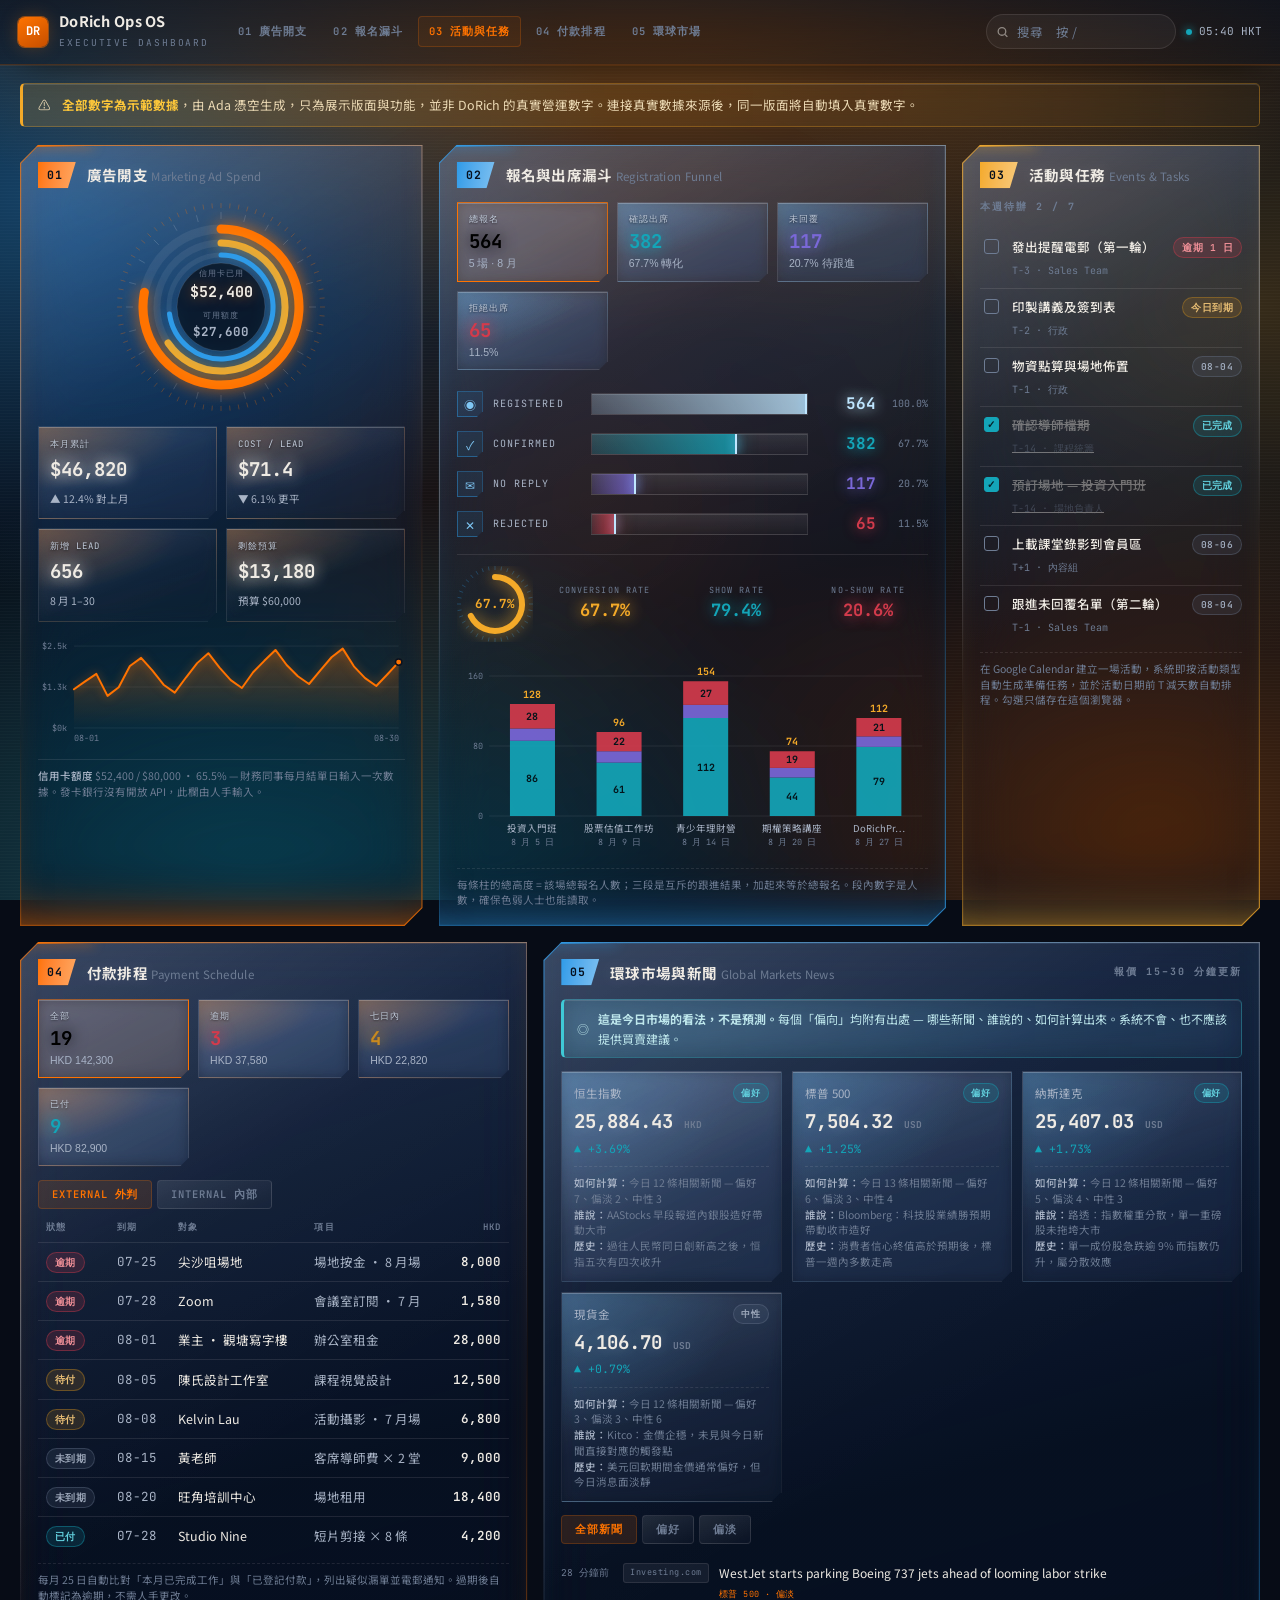
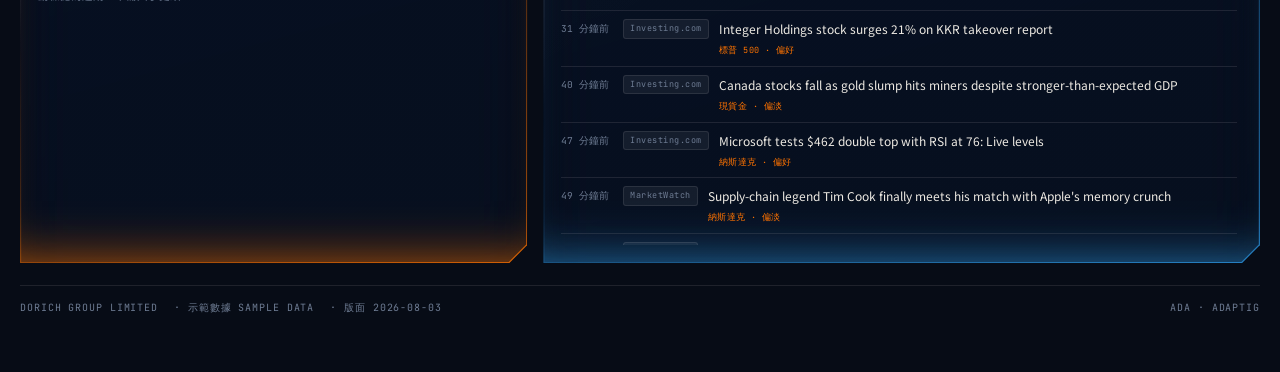
==== commit f3db47fc: "v4: inner KPI/market tiles are lit glass too, not solid; tile labels lifted for contrast" ====
--- a/index.html
+++ b/index.html
@@ -202,15 +202,19 @@
 /* ---------------- kpi ---------------- */
 .kpis{display:grid; grid-template-columns:repeat(auto-fit,minmax(118px,1fr)); gap:9px; margin-bottom:14px}
 .kpi{
-  background:linear-gradient(158deg, rgba(255,255,255,.115), rgba(255,255,255,.028) 58%);
-  box-shadow:inset 0 1px 0 rgba(255,255,255,.16);
+  background:
+    linear-gradient(158deg, rgba(255,255,255,.13), rgba(255,255,255,.015) 56%),
+    radial-gradient(130% 110% at 0% 0%, color-mix(in srgb, var(--acc) 26%, transparent), transparent 62%);
+  backdrop-filter:blur(7px) brightness(1.10); -webkit-backdrop-filter:blur(7px) brightness(1.10);
+  box-shadow:inset 0 1px 0 rgba(255,255,255,.22), 0 0 26px -14px var(--acc);
   border:1px solid var(--dr-line2);
   clip-path:polygon(0 0, 100% 0, 100% calc(100% - 9px), calc(100% - 9px) 100%, 0 100%);
   padding:10px 11px; cursor:pointer; transition:.15s; text-align:left;
 }
 .kpi:hover{border-color:var(--dr-line); background:rgba(255,115,0,.07); transform:translateY(-1px)}
 .kpi.on{border-color:var(--dr-orange); background:rgba(255,115,0,.11)}
-.kpi .k{font-family:var(--dr-mono); font-size:9px; letter-spacing:.11em; text-transform:uppercase; color:var(--dr-txt-3); display:block}
+/* the accent wash lifts the tile's top-left, so the label has to lift with it or it greys out */
+.kpi .k{font-family:var(--dr-mono); font-size:9px; letter-spacing:.11em; text-transform:uppercase; color:#C3CDDC; display:block; text-shadow:0 1px 2px rgba(0,0,0,.55)}
 .kpi .v{font-family:var(--dr-mono); font-size:19px; font-weight:700; display:block; margin:3px 0 1px; text-shadow:0 0 16px currentColor}
 .kpi .d{font-size:10.5px; color:var(--dr-txt-2)}
 .up{color:var(--dr-good)} .down{color:var(--dr-crit)} .flat{color:var(--dr-txt-3)}
@@ -260,8 +264,11 @@
 /* ---------------- markets ---------------- */
 .mkts{display:grid; grid-template-columns:repeat(auto-fit,minmax(178px,1fr)); gap:10px; margin-bottom:13px}
 .mkt{
-  background:linear-gradient(158deg, rgba(255,255,255,.115), rgba(255,255,255,.028) 58%);
-  box-shadow:inset 0 1px 0 rgba(255,255,255,.16);
+  background:
+    linear-gradient(158deg, rgba(255,255,255,.13), rgba(255,255,255,.015) 56%),
+    radial-gradient(130% 110% at 0% 0%, color-mix(in srgb, var(--acc) 26%, transparent), transparent 62%);
+  backdrop-filter:blur(7px) brightness(1.10); -webkit-backdrop-filter:blur(7px) brightness(1.10);
+  box-shadow:inset 0 1px 0 rgba(255,255,255,.22), 0 0 26px -14px var(--acc);
   border:1px solid var(--dr-line2);
   clip-path:polygon(0 0, 100% 0, 100% calc(100% - 10px), calc(100% - 10px) 100%, 0 100%);
   padding:11px 12px; cursor:pointer; transition:.15s; text-align:left; width:100%; font:inherit; color:inherit;
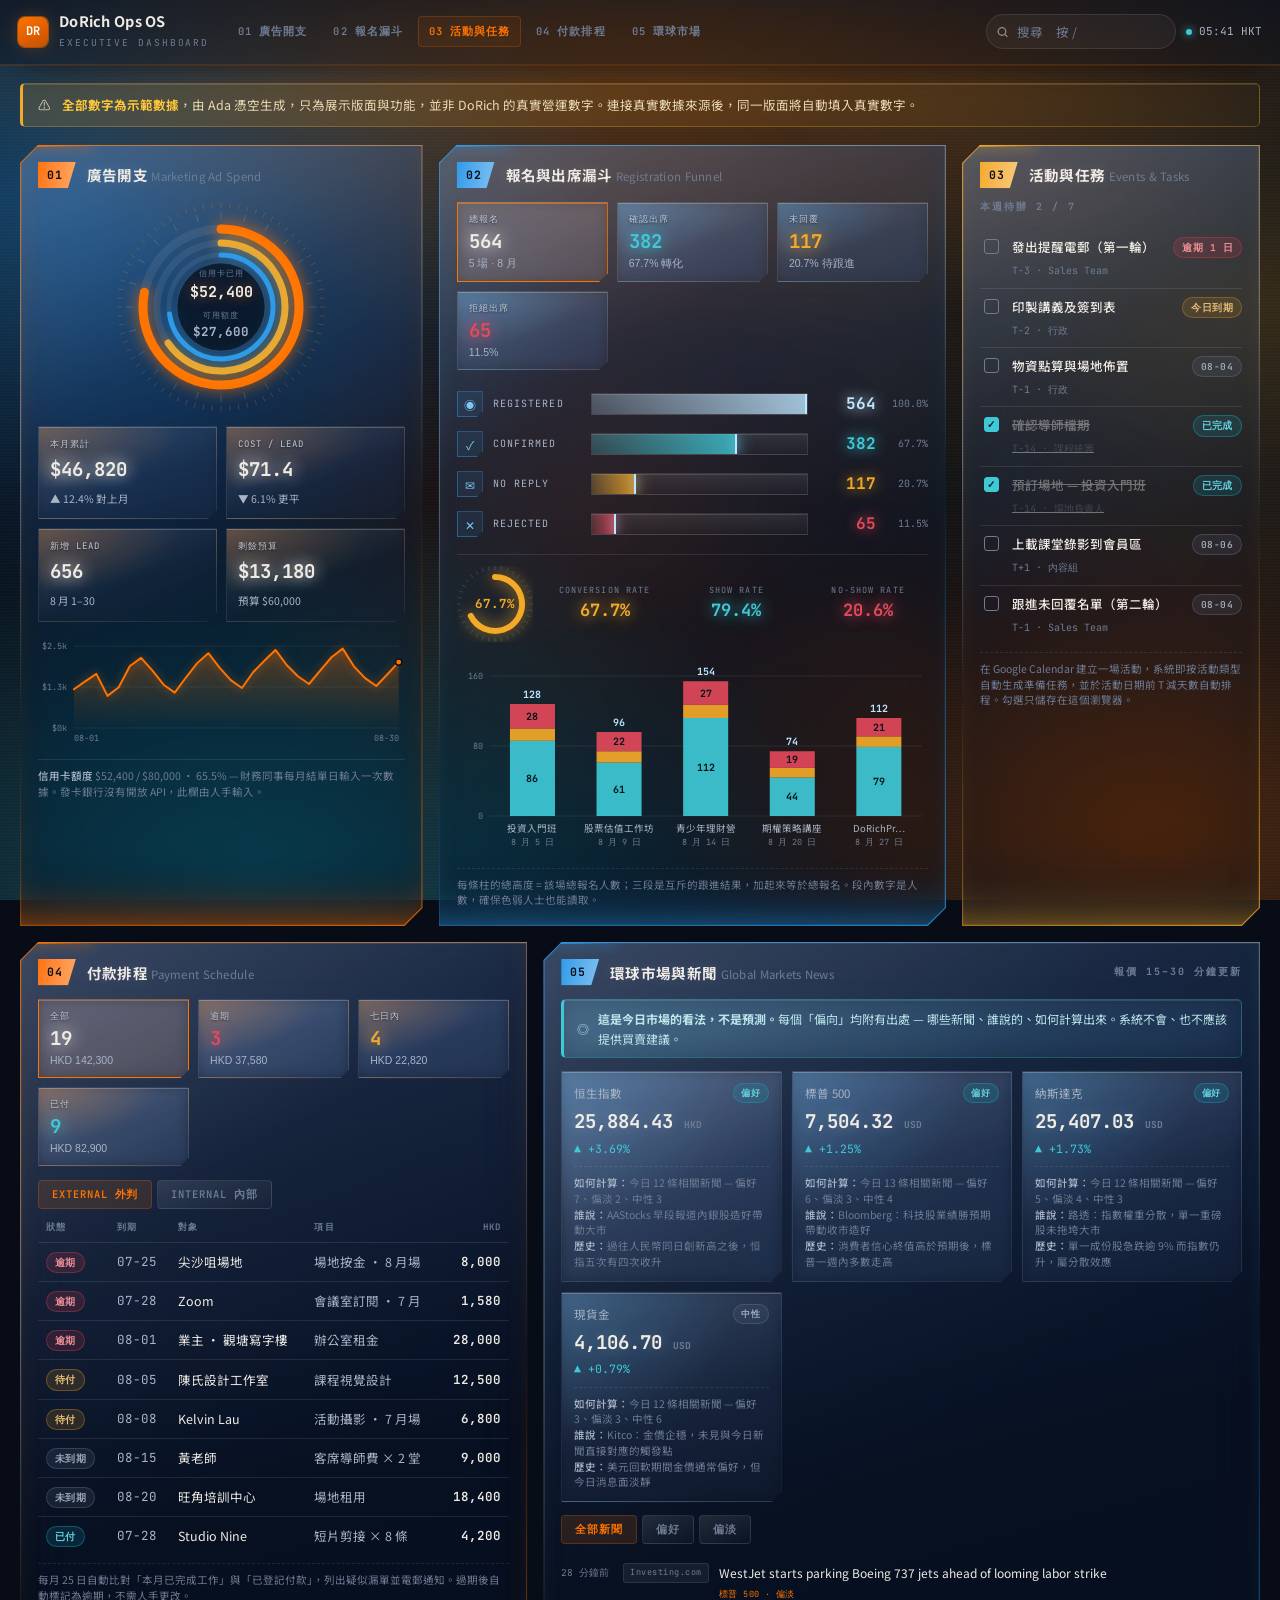
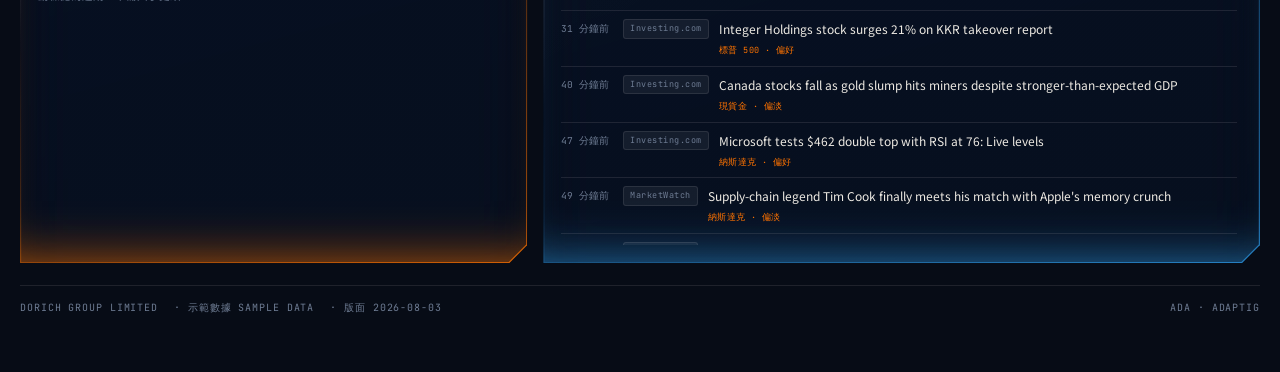
==== commit 0cb56f03: "HUD readout palette: kill the purple, fix the black number on the selected tile" ====
--- a/index.html
+++ b/index.html
@@ -16,8 +16,10 @@
   --dr-glow:rgba(255,115,0,.40); --dr-glow-soft:rgba(255,115,0,.13);
   --dr-txt:#EFEBE4; --dr-txt-2:#A9B4C6; --dr-txt-3:#6E7C93;
   --dr-cyan:#3FC9D6;
-  --dr-good:#14A5B8; --dr-warn:#C98A1E; --dr-crit:#D33B4C; --dr-idle:#6E7C93;
-  --dr-confirmed:#14A5B8; --dr-noreply:#7A68D8; --dr-rejected:#D33B4C;
+  --dr-good:#3FC9D6; --dr-warn:#F4AA29; --dr-crit:#E2495B; --dr-idle:#6E7C93;
+  /* HUD readout palette — cyan = good, amber = waiting, red = lost. No fourth hue:
+     the purple that sat on 未回覆 belonged to no reference image and read as decoration. */
+  --dr-confirmed:#3FC9D6; --dr-noreply:#F4AA29; --dr-rejected:#E2495B;
   --dr-mono:"JetBrains Mono",ui-monospace,SFMono-Regular,Menlo,Consolas,monospace;
   --dr-tc:"Noto Sans TC","PingFang HK","Hiragino Sans CNS",sans-serif;
 }
@@ -210,6 +212,10 @@
   border:1px solid var(--dr-line2);
   clip-path:polygon(0 0, 100% 0, 100% calc(100% - 9px), calc(100% - 9px) 100%, 0 100%);
   padding:10px 11px; cursor:pointer; transition:.15s; text-align:left;
+  /* half these tiles are <button>, which does NOT inherit body colour — it takes the UA
+     `buttontext`, i.e. BLACK. The tiles carrying an inline colour hid it; the two selected
+     ones (總報名, 全部) rendered a black number with a black glow on dark glass. */
+  color:var(--dr-txt);
 }
 .kpi:hover{border-color:var(--dr-line); background:rgba(255,115,0,.07); transform:translateY(-1px)}
 .kpi.on{border-color:var(--dr-orange); background:rgba(255,115,0,.11)}
@@ -601,7 +607,7 @@
   var bw=iw/SESS.length, bar=Math.min(46,bw*.52);
   SESS.forEach(function(d,i){
     var x=P.l+bw*i+(bw-bar)/2, y=P.t+ih, segs=[
-      {k:"confirmed",v:d.c,c:"#14A5B8"},{k:"noreply",v:d.x,c:"#7A68D8"},{k:"rejected",v:d.r,c:"#D33B4C"}
+      {k:"confirmed",v:d.c,c:"#3FC9D6"},{k:"noreply",v:d.x,c:"#F4AA29"},{k:"rejected",v:d.r,c:"#E2495B"}
     ];
     segs.forEach(function(sg){
       var hh=ih*sg.v/max; y-=hh;
@@ -613,7 +619,9 @@
         tx.textContent=sg.v; s.appendChild(tx);
       }
     });
-    var tt=el("text",{x:x+bar/2,y:P.t+ih-ih*(d.c+d.r+d.x)/max-6,fill:"#F4AA29","font-size":"10","font-weight":"700","text-anchor":"middle","font-family":"JetBrains Mono, monospace"});
+    /* total-per-session label: ice, matching REGISTERED in the funnel. It was amber, which
+       now reads as the label of the amber 未回覆 segment sitting right under it. */
+    var tt=el("text",{x:x+bar/2,y:P.t+ih-ih*(d.c+d.r+d.x)/max-6,fill:"#BFE6FF","font-size":"10","font-weight":"700","text-anchor":"middle","font-family":"JetBrains Mono, monospace"});
     tt.textContent=d.c+d.r+d.x; s.appendChild(tt);
     var n1=el("text",{x:x+bar/2,y:H-22,fill:"#A9B4C6","font-size":"9.5","text-anchor":"middle"});
     n1.textContent=d.n.length>9?d.n.slice(0,8)+"…":d.n; s.appendChild(n1);
@@ -628,9 +636,9 @@
   var h=$("#fbars"); if(!h) return; h.innerHTML="";
   var rows=[
     {k:"all",       ic:"\u25C9", l:"REGISTERED", v:TOT.reg,       c:"#BFE6FF"},
-    {k:"confirmed", ic:"\u2713", l:"CONFIRMED",  v:TOT.confirmed, c:"#14A5B8"},
-    {k:"noreply",   ic:"\u2709", l:"NO REPLY",   v:TOT.noreply,   c:"#7A68D8"},
-    {k:"rejected",  ic:"\u2715", l:"REJECTED",   v:TOT.rejected,  c:"#D33B4C"}
+    {k:"confirmed", ic:"\u2713", l:"CONFIRMED",  v:TOT.confirmed, c:"#3FC9D6"},
+    {k:"noreply",   ic:"\u2709", l:"NO REPLY",   v:TOT.noreply,   c:"#F4AA29"},
+    {k:"rejected",  ic:"\u2715", l:"REJECTED",   v:TOT.rejected,  c:"#E2495B"}
   ];
   rows.forEach(function(r){
     var pct=r.v/TOT.reg, dim=(FKEY!=="all"&&FKEY!==r.k&&r.k!=="all");
@@ -655,7 +663,7 @@
   var core=document.createElement("div"); core.className="core";
   core.innerHTML='<div class="cv sm" style="margin:0;color:#F4AA29">67.7%</div>';
   dial.appendChild(core);
-  [["CONVERSION RATE","67.7%","#F4AA29"],["SHOW RATE","79.4%","#14A5B8"],["NO-SHOW RATE","20.6%","#D33B4C"]]
+  [["CONVERSION RATE","67.7%","#F4AA29"],["SHOW RATE","79.4%","#3FC9D6"],["NO-SHOW RATE","20.6%","#E2495B"]]
     .forEach(function(c){
       var e=document.createElement("div"); e.className="fcell";
       e.innerHTML='<span class="k">'+c[0]+'</span><span class="v" style="color:'+c[2]+'">'+c[1]+'</span>';
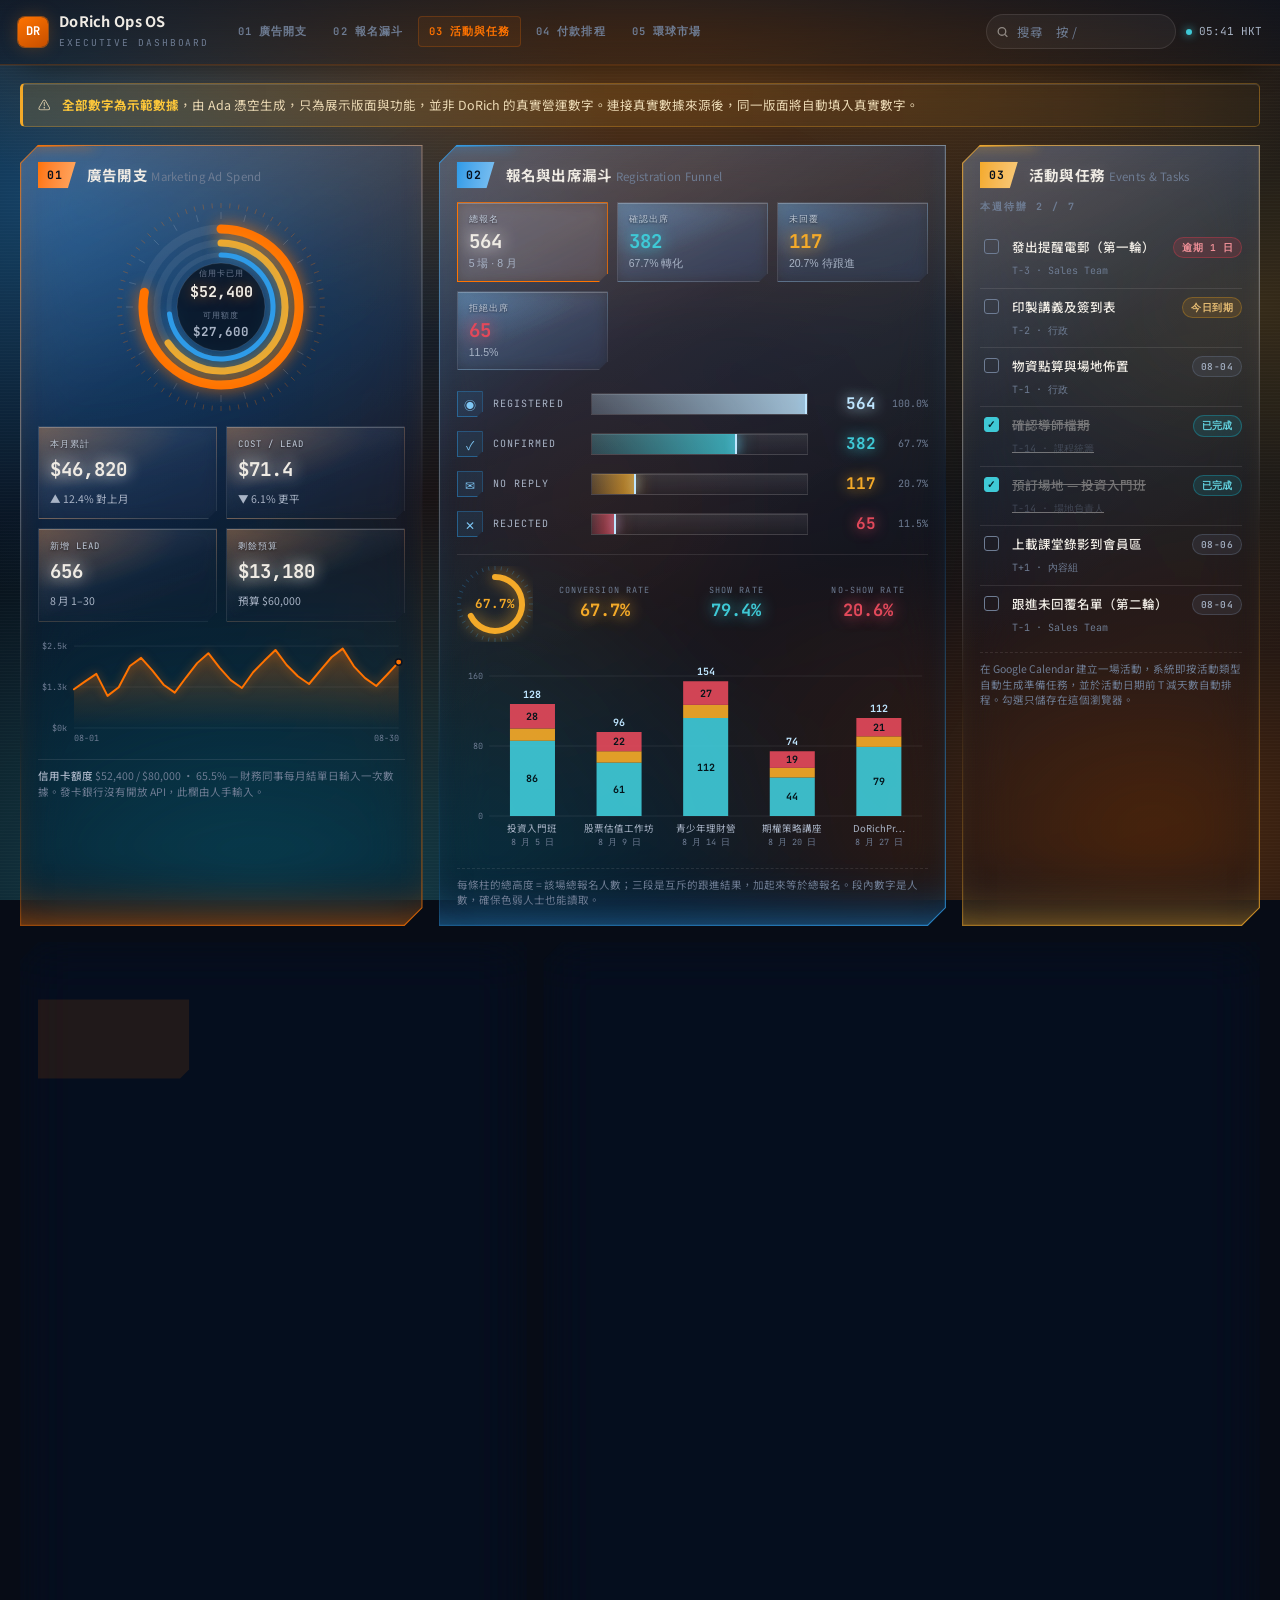
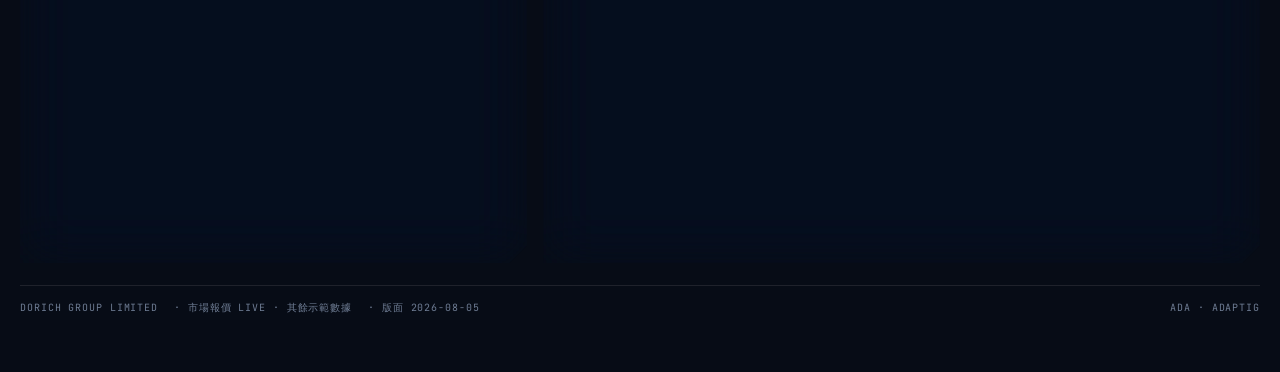
==== commit 2f6ff16b: "Markets panel: live Yahoo quotes (HSI/SPX/IXIC/Gold) + as-of stamp — Jackson real-time ask" ====
--- a/index.html
+++ b/index.html
@@ -452,7 +452,7 @@
       <span class="idx">05</span>
       <h2>環球市場與新聞 <span class="sub">Global Markets News</span></h2>
       <div class="spacer"></div>
-      <span class="eyebrow">報價 15–30 分鐘更新</span>
+      <span class="eyebrow">報價更新 · 2026-08-05 09:38 HKT</span>
     </div>
     <div class="notice">
       <span>◎</span>
@@ -471,8 +471,8 @@
 
 <div class="foot">
   <span>DoRich Group Limited</span>
-  <span>· 示範數據 Sample Data</span>
-  <span>· 版面 <span id="stamp">2026-08-03</span></span>
+  <span>· 市場報價 live · 其餘示範數據</span>
+  <span>· 版面 <span id="stamp">2026-08-05</span></span>
   <span style="margin-left:auto">Ada · Adaptig</span>
 </div>
 </div>
@@ -755,16 +755,16 @@
 /* ================= 05 · markets + sentiment ================= */
 /* Every lean carries its basis: which headlines, whose view, how counted. */
 var MKT=[
- {id:"hsi", n:"恒生指數", en:"Hang Seng", v:"25,884.43", u:"HKD", ch:"+3.69%", up:1,
+ {id:"hsi", n:"恒生指數", en:"Hang Seng", v:"25,890.99", u:"HKD", ch:"+0.03%", up:1,
   lean:"偏好", lk:"up", bull:7, bear:2, neu:3,
   who:"AAStocks 早段報道內銀股造好帶動大市", hist:"過往人民幣同日創新高之後，恒指五次有四次收升"},
- {id:"spx", n:"標普 500", en:"S&P 500", v:"7,504.32", u:"USD", ch:"+1.25%", up:1,
+ {id:"spx", n:"標普 500", en:"S&P 500", v:"7,736.52", u:"USD", ch:"+1.79%", up:1,
   lean:"偏好", lk:"up", bull:6, bear:3, neu:4,
   who:"Bloomberg：科技股業績勝預期帶動收市造好", hist:"消費者信心終值高於預期後，標普一週內多數走高"},
- {id:"ndx", n:"納斯達克", en:"Nasdaq", v:"25,407.03", u:"USD", ch:"+1.73%", up:1,
+ {id:"ndx", n:"納斯達克", en:"Nasdaq", v:"26,584.99", u:"USD", ch:"+2.59%", up:1,
   lean:"偏好", lk:"up", bull:5, bear:4, neu:3,
   who:"路透：指數權重分散，單一重磅股未拖垮大市", hist:"單一成份股急跌逾 9% 而指數仍升，屬分散效應"},
- {id:"xau", n:"現貨金", en:"Gold spot", v:"4,106.70", u:"USD", ch:"+0.79%", up:1,
+ {id:"xau", n:"現貨金", en:"Gold spot", v:"4,139.3", u:"USD", ch:"+2.62%", up:1,
   lean:"中性", lk:"fl", bull:3, bear:3, neu:6,
   who:"Kitco：金價企穩，未見與今日新聞直接對應的觸發點", hist:"美元回軟期間金價通常偏好，但今日消息面淡靜"}
 ];
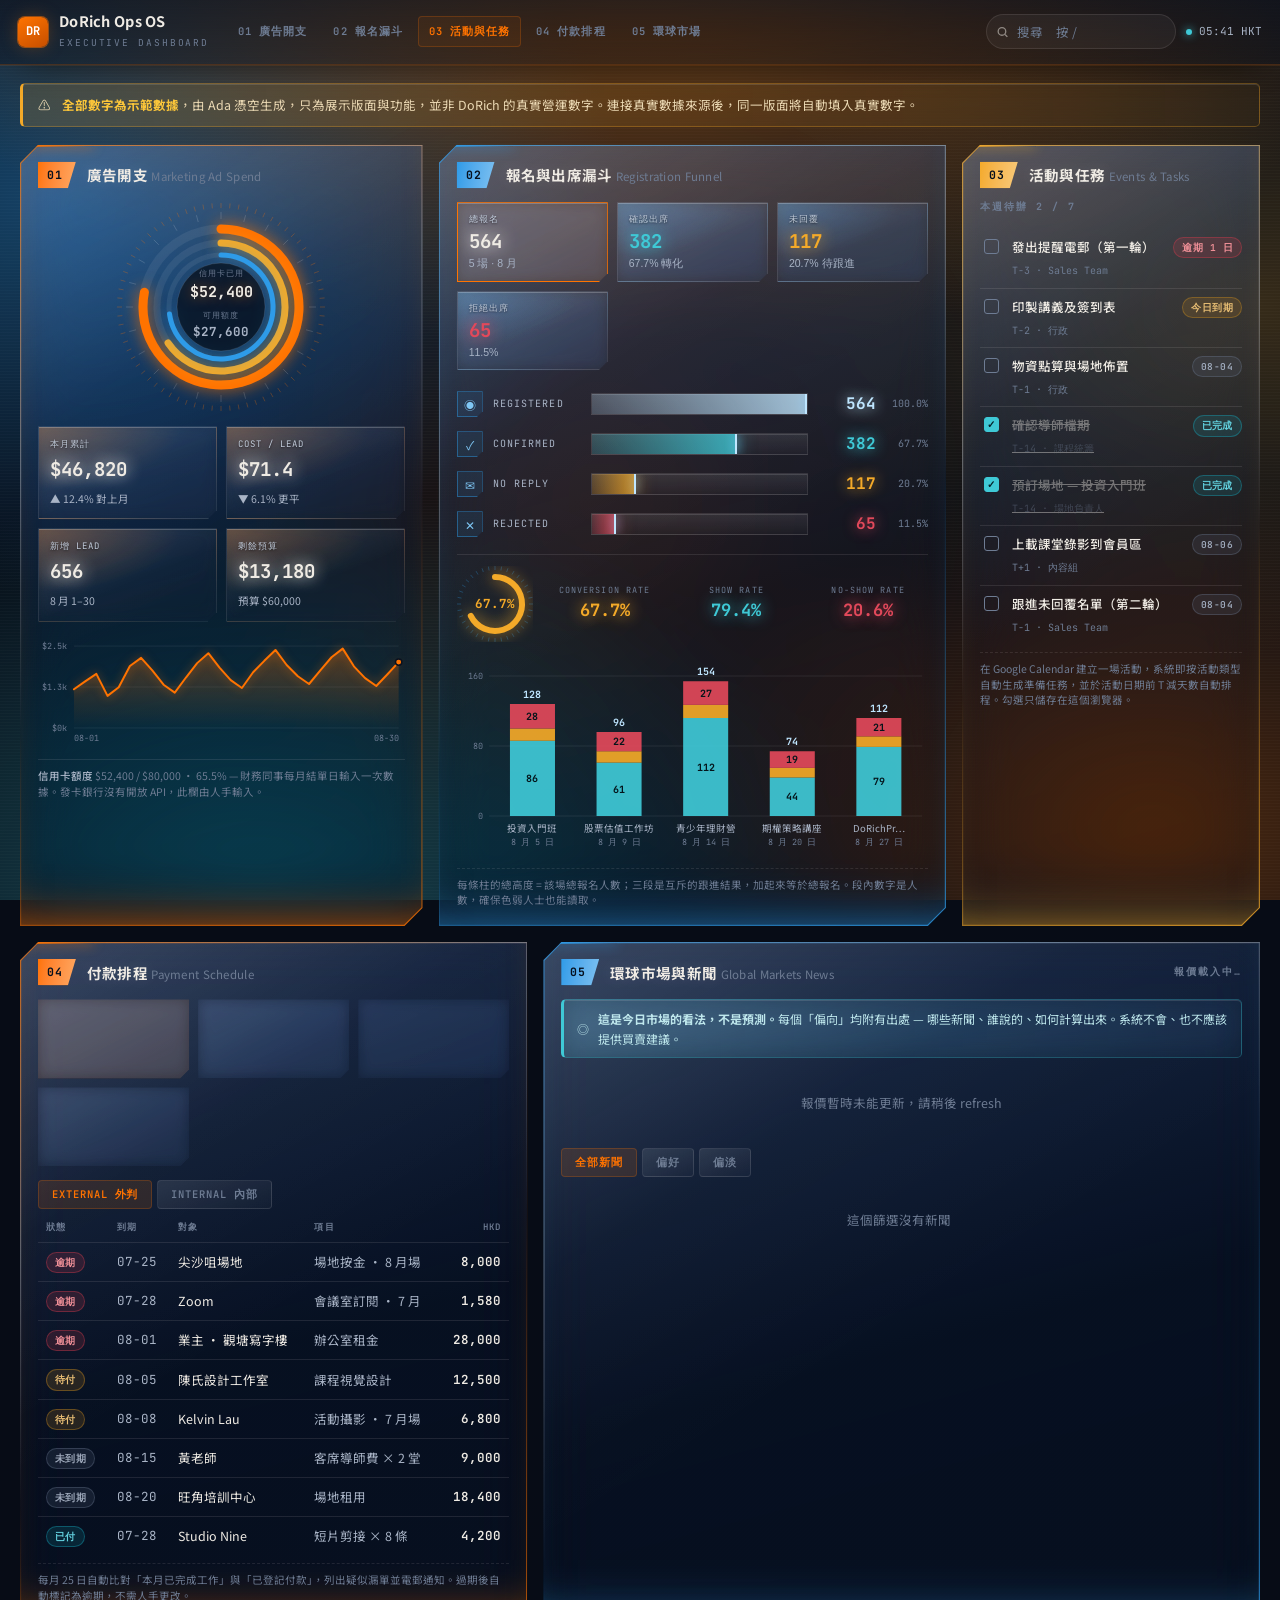
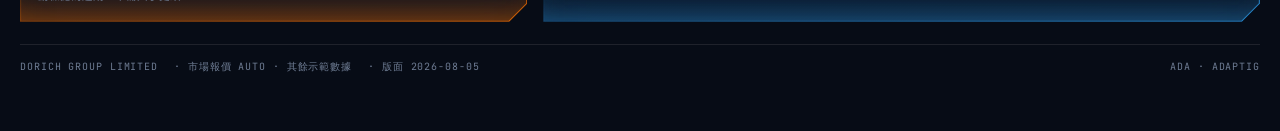
==== commit 31b85777: "Markets panel: live feed from dorich-ops-os public API (15m auto-refresh)" ====
--- a/index.html
+++ b/index.html
@@ -452,7 +452,7 @@
       <span class="idx">05</span>
       <h2>環球市場與新聞 <span class="sub">Global Markets News</span></h2>
       <div class="spacer"></div>
-      <span class="eyebrow">報價更新 · 2026-08-05 09:38 HKT</span>
+      <span class="eyebrow">報價載入中…</span>
     </div>
     <div class="notice">
       <span>◎</span>
@@ -471,7 +471,7 @@
 
 <div class="foot">
   <span>DoRich Group Limited</span>
-  <span>· 市場報價 live · 其餘示範數據</span>
+  <span>· 市場報價 auto · 其餘示範數據</span>
   <span>· 版面 <span id="stamp">2026-08-05</span></span>
   <span style="margin-left:auto">Ada · Adaptig</span>
 </div>
@@ -753,40 +753,67 @@
 });
 
 /* ================= 05 · markets + sentiment ================= */
-/* Every lean carries its basis: which headlines, whose view, how counted. */
-var MKT=[
- {id:"hsi", n:"恒生指數", en:"Hang Seng", v:"25,890.99", u:"HKD", ch:"+0.03%", up:1,
-  lean:"偏好", lk:"up", bull:7, bear:2, neu:3,
-  who:"AAStocks 早段報道內銀股造好帶動大市", hist:"過往人民幣同日創新高之後，恒指五次有四次收升"},
- {id:"spx", n:"標普 500", en:"S&P 500", v:"7,736.52", u:"USD", ch:"+1.79%", up:1,
-  lean:"偏好", lk:"up", bull:6, bear:3, neu:4,
-  who:"Bloomberg：科技股業績勝預期帶動收市造好", hist:"消費者信心終值高於預期後，標普一週內多數走高"},
- {id:"ndx", n:"納斯達克", en:"Nasdaq", v:"26,584.99", u:"USD", ch:"+2.59%", up:1,
-  lean:"偏好", lk:"up", bull:5, bear:4, neu:3,
-  who:"路透：指數權重分散，單一重磅股未拖垮大市", hist:"單一成份股急跌逾 9% 而指數仍升，屬分散效應"},
- {id:"xau", n:"現貨金", en:"Gold spot", v:"4,139.3", u:"USD", ch:"+2.62%", up:1,
-  lean:"中性", lk:"fl", bull:3, bear:3, neu:6,
-  who:"Kitco：金價企穩，未見與今日新聞直接對應的觸發點", hist:"美元回軟期間金價通常偏好，但今日消息面淡靜"}
-];
-var NEWS=[
- {t:"28 分鐘前",s:"Investing.com",h:"WestJet starts parking Boeing 737 jets ahead of looming labor strike",tag:"標普 500",tone:"偏淡"},
- {t:"31 分鐘前",s:"Investing.com",h:"Integer Holdings stock surges 21% on KKR takeover report",tag:"標普 500",tone:"偏好"},
- {t:"40 分鐘前",s:"Investing.com",h:"Canada stocks fall as gold slump hits miners despite stronger-than-expected GDP",tag:"現貨金",tone:"偏淡"},
- {t:"47 分鐘前",s:"Investing.com",h:"Microsoft tests $462 double top with RSI at 76: Live levels",tag:"納斯達克",tone:"偏好"},
- {t:"49 分鐘前",s:"MarketWatch",h:"Supply-chain legend Tim Cook finally meets his match with Apple's memory crunch",tag:"納斯達克",tone:"偏淡"},
- {t:"1 小時前",s:"MarketWatch",h:"AI stocks may have bottomed out. What investors should watch for next.",tag:"納斯達克",tone:"偏好"},
- {t:"3 小時前",s:"CNBC Markets",h:"As Warsh's Fed faces pressure to act on inflation, these indicators show it's at its lowest in years",tag:"標普 500",tone:"偏好"},
- {t:"5 小時前",s:"RTHK 財經",h:"美國密歇根大學 7 月消費者信心指數終值高於預期",tag:"標普 500",tone:"偏好"},
- {t:"6 小時前",s:"RTHK 財經",h:"道指初段升逾 230 點　納指升 1%　蘋果急挫逾 9%",tag:"納斯達克",tone:"偏好"},
- {t:"7 小時前",s:"RTHK 財經",h:"迪生創建前主席潘迪生內幕交易罪成",tag:"恒生指數",tone:"偏淡"},
- {t:"9 小時前",s:"AAStocks",h:"恒指早段高開　內銀股造好帶動大市　成交較上日增加",tag:"恒生指數",tone:"偏好"},
- {t:"11 小時前",s:"Kitco",h:"金價於美元回軟下企穩每盎司 2,380 美元上方，連續第三日上升",tag:"現貨金",tone:"偏好"},
- {t:"12 小時前",s:"Bloomberg",h:"科技股業績勝預期帶動標普 500 收市造好，半導體板塊領漲",tag:"標普 500",tone:"偏好"},
- {t:"14 小時前",s:"Reuters",h:"聯儲局會議紀錄顯示對減息步伐取態審慎，市場預期九月維持不變",tag:"標普 500",tone:"中性"}
-];
+/* Live feed: GET /api/market/public/latest on the ops-os host.
+   Fallback: last successful payload in sessionStorage; then empty state. */
+var MARKET_API = (window.DORICH_MARKET_API || "https://dorich-ops-os-production.up.railway.app/api/market/public/latest");
+var MKT=[];
+var NEWS=[];
 var MSEL=null, NTONE="all";
+var MARKET_STATUS="loading";
+
+function fmtAsOf(iso){
+  if(!iso) return "—";
+  try{
+    var d=new Date(iso);
+    var u=d.getTime()+d.getTimezoneOffset()*6e4;
+    var hk=new Date(u+288e5);
+    var p=function(n){return n<10?"0"+n:""+n;};
+    return hk.getFullYear()+"-"+p(hk.getMonth()+1)+"-"+p(hk.getDate())+" "+p(hk.getHours())+":"+p(hk.getMinutes())+" HKT";
+  }catch(e){ return String(iso); }
+}
+
+function applyMarketPayload(data){
+  if(!data || !data.quotes) return false;
+  MKT=(data.quotes||[]).map(function(q){
+    return {
+      id:q.id, n:q.nameZh||q.name, en:q.nameEn||"", v:q.priceDisplay||String(q.price),
+      u:q.currency||"", ch:q.changeDisplay||"—", up:q.up!==false,
+      lean:q.lean||"中性", lk:q.leanKey||"fl",
+      bull:q.bull||0, bear:q.bear||0, neu:q.neu||0,
+      who:q.who||"", hist:q.hist||""
+    };
+  });
+  NEWS=(data.news||[]).map(function(n){
+    return {
+      t:n.age||"—", s:n.source||"", h:n.headline||"",
+      tag:n.tag||"", tone:n.tone||"", url:n.url||""
+    };
+  });
+  var eye=document.querySelector("#m05 .eyebrow");
+  if(eye){
+    var label=data.asOf ? ("報價更新 · "+fmtAsOf(data.asOf)) : ("報價更新 · "+(data.forDate||""));
+    if(data.quotes && data.quotes[0] && data.quotes[0].source) label+=" · "+data.quotes[0].source;
+    eye.textContent=label;
+  }
+  MARKET_STATUS="ok";
+  try{ sessionStorage.setItem("dorich_market_payload", JSON.stringify(data)); }catch(e){}
+  return true;
+}
+
 function drawMkts(){
   var h=$("#mkts"); if(!h) return; h.innerHTML="";
+  if(MARKET_STATUS==="loading" && !MKT.length){
+    h.innerHTML='<div class="empty">正在載入即時報價…</div>';
+    return;
+  }
+  if(MARKET_STATUS==="error" && !MKT.length){
+    h.innerHTML='<div class="empty">報價暫時未能更新，請稍後 refresh</div>';
+    return;
+  }
+  if(!MKT.length){
+    h.innerHTML='<div class="empty">暫無報價</div>';
+    return;
+  }
   MKT.forEach(function(m){
     var b=document.createElement("button");
     b.className="mkt"+(MSEL===m.n?" on":""); b.type="button";
@@ -796,9 +823,11 @@
       '<div class="mv">'+esc(m.v)+' <span style="font-size:9.5px;color:var(--dr-txt-3)">'+esc(m.u)+'</span></div>'+
       '<div class="mc '+(m.up?"up":"down")+'">'+(m.up?"▲":"▼")+" "+esc(m.ch)+'</div>'+
       '<div class="basis">'+
-        '<b>如何計算：</b>今日 '+(m.bull+m.bear+m.neu)+' 條相關新聞 — 偏好 '+m.bull+'、偏淡 '+m.bear+'、中性 '+m.neu+'<br>'+
+        (m.bull+m.bear+m.neu
+          ? ('<b>如何計算：</b>今日 '+(m.bull+m.bear+m.neu)+' 條相關新聞 — 偏好 '+m.bull+'、偏淡 '+m.bear+'、中性 '+m.neu+'<br>')
+          : '<b>偏向：</b>暫未計入新聞情緒（報價為即時）<br>')+
         '<b>誰說：</b>'+esc(m.who)+'<br>'+
-        '<b>歷史：</b>'+esc(m.hist)+
+        '<b>基準：</b>'+esc(m.hist)+
       '</div>';
     b.addEventListener("click",function(){ MSEL = (MSEL===m.n)?null:m.n; drawMkts(); drawFeed(); });
     h.appendChild(b);
@@ -806,14 +835,22 @@
 }
 function drawFeed(){
   var h=$("#feed"); if(!h) return; h.innerHTML="";
+  if(MARKET_STATUS==="loading" && !NEWS.length){
+    h.innerHTML='<div class="empty">正在載入新聞…</div>';
+    return;
+  }
   var rows=NEWS.filter(function(n){
     return (!MSEL||n.tag===MSEL) && (NTONE==="all"||n.tone===NTONE);
   });
   if(!rows.length){ h.innerHTML='<div class="empty">這個篩選沒有新聞</div>'; return; }
   rows.forEach(function(n){
     var d=document.createElement("div"); d.className="nw";
+    var title=n.url
+      ? ('<a href="'+esc(n.url)+'" target="_blank" rel="noopener noreferrer" style="color:inherit;text-decoration:none">'+esc(n.h)+'</a>')
+      : esc(n.h);
+    var meta=(n.tag?esc(n.tag):"市場")+(n.tone?" · "+esc(n.tone):"");
     d.innerHTML='<time>'+esc(n.t)+'</time><span class="src">'+esc(n.s)+'</span>'+
-      '<p>'+esc(n.h)+'<br><span class="tag">'+esc(n.tag)+' · '+esc(n.tone)+'</span></p>';
+      '<p>'+title+'<br><span class="tag">'+meta+'</span></p>';
     h.appendChild(d);
   });
 }
@@ -823,6 +860,34 @@
     t.classList.add("on"); NTONE=t.getAttribute("data-n"); drawFeed();
   });
 });
+
+function loadMarkets(){
+  MARKET_STATUS="loading";
+  drawMkts(); drawFeed();
+  // session cache while network runs
+  try{
+    var cached=sessionStorage.getItem("dorich_market_payload");
+    if(cached) applyMarketPayload(JSON.parse(cached));
+  }catch(e){}
+  drawMkts(); drawFeed();
+  fetch(MARKET_API, { credentials:"omit", cache:"no-store" })
+    .then(function(r){
+      if(!r.ok) throw new Error("HTTP "+r.status);
+      return r.json();
+    })
+    .then(function(data){
+      if(!applyMarketPayload(data)) throw new Error("empty payload");
+      drawMkts(); drawFeed();
+    })
+    .catch(function(err){
+      console.warn("[market] fetch failed", err);
+      if(!MKT.length) MARKET_STATUS="error";
+      drawMkts(); drawFeed();
+    });
+}
+loadMarkets();
+// Re-poll every 15 minutes while the tab is open (matches the server job).
+setInterval(loadMarkets, 15*60*1000);
 
 /* ================= search ================= */
 var q=$("#q");
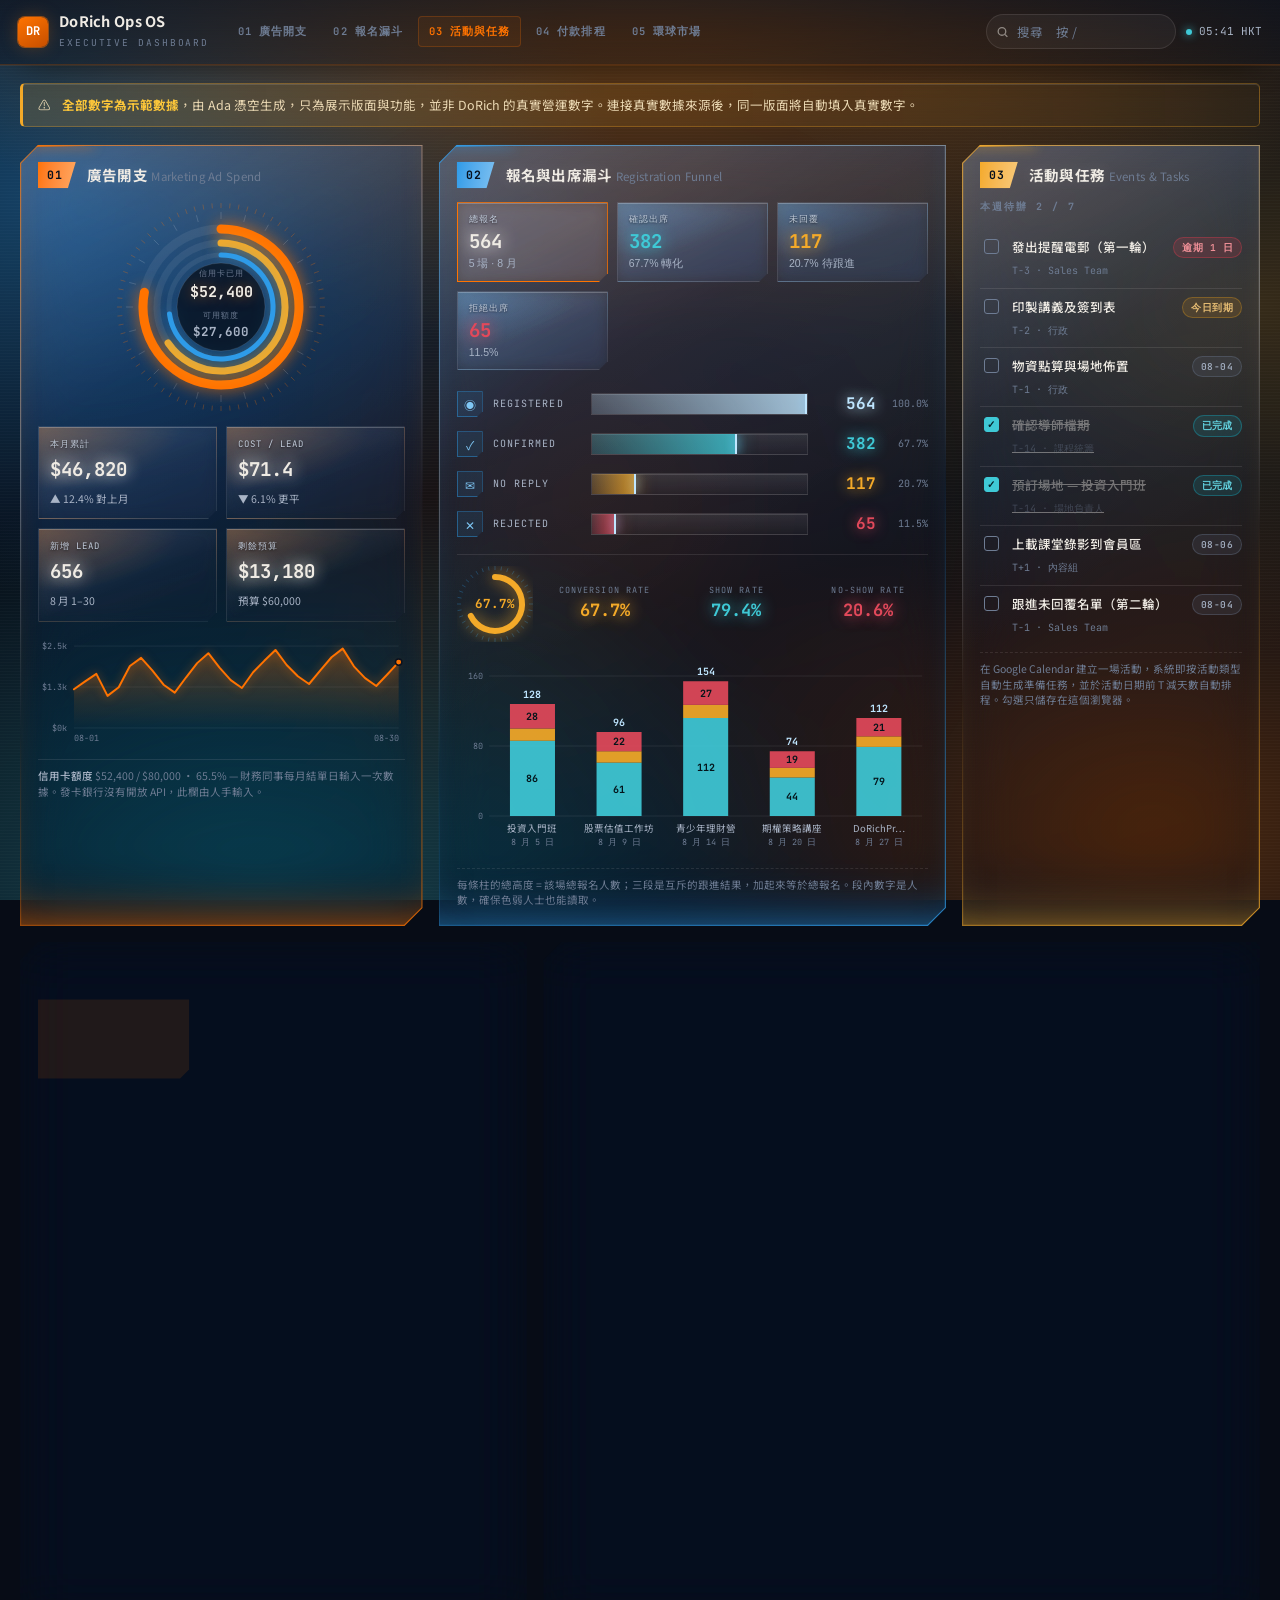
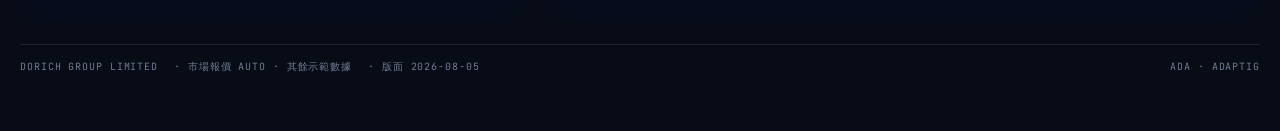
==== commit baa477cc: "Markets: refresh button with 5-minute cooldown (client+server)" ====
--- a/index.html
+++ b/index.html
@@ -55,6 +55,17 @@
 .wrap{position:relative; z-index:1; max-width:1680px; margin:0 auto; padding:0 20px 56px}
 .num{font-family:var(--dr-mono); font-variant-numeric:tabular-nums}
 .eyebrow{font-family:var(--dr-mono); font-size:10px; font-weight:700; letter-spacing:.2em; text-transform:uppercase; color:var(--dr-txt-3)}
+.mkt-refresh{
+  font-family:var(--dr-mono); font-size:10px; font-weight:700; letter-spacing:.12em;
+  text-transform:uppercase; cursor:pointer;
+  padding:6px 12px; border-radius:999px;
+  border:1px solid var(--dr-line); background:rgba(46,155,232,.12);
+  color:var(--dr-txt-2); transition:background .15s,color .15s,opacity .15s;
+}
+.mkt-refresh:hover:not(:disabled){background:rgba(46,155,232,.22); color:var(--dr-txt)}
+.mkt-refresh:disabled{opacity:.45; cursor:not-allowed}
+.mkt-refresh.busy{opacity:.7}
+
 
 /* ---------------- top command bar ---------------- */
 .bar{
@@ -452,7 +463,8 @@
       <span class="idx">05</span>
       <h2>環球市場與新聞 <span class="sub">Global Markets News</span></h2>
       <div class="spacer"></div>
-      <span class="eyebrow">報價載入中…</span>
+      <span class="eyebrow" id="mkt-eyebrow">報價載入中…</span>
+      <button type="button" class="mkt-refresh" id="mkt-refresh" title="從市場來源重新拉取（最少相隔 5 分鐘）">更新報價</button>
     </div>
     <div class="notice">
       <span>◎</span>
@@ -789,7 +801,7 @@
       tag:n.tag||"", tone:n.tone||"", url:n.url||""
     };
   });
-  var eye=document.querySelector("#m05 .eyebrow");
+  var eye=document.getElementById("mkt-eyebrow") || document.querySelector("#m05 .eyebrow");
   if(eye){
     var label=data.asOf ? ("報價更新 · "+fmtAsOf(data.asOf)) : ("報價更新 · "+(data.forDate||""));
     if(data.quotes && data.quotes[0] && data.quotes[0].source) label+=" · "+data.quotes[0].source;
@@ -861,33 +873,104 @@
   });
 });
 
-function loadMarkets(){
+var MKT_COOLDOWN_MS=5*60*1000; // client + server both enforce 5 min
+var MKT_LS_KEY="dorich_market_refresh_at";
+var mktRefreshTimer=null;
+
+function mktCooldownLeftMs(){
+  try{
+    var t=Number(localStorage.getItem(MKT_LS_KEY)||0);
+    return Math.max(0, t+MKT_COOLDOWN_MS-Date.now());
+  }catch(e){ return 0; }
+}
+function mktMarkRefreshed(){
+  try{ localStorage.setItem(MKT_LS_KEY, String(Date.now())); }catch(e){}
+}
+function mktUpdateRefreshBtn(busy){
+  var btn=document.getElementById("mkt-refresh");
+  if(!btn) return;
+  var left=mktCooldownLeftMs();
+  if(busy){
+    btn.disabled=true;
+    btn.classList.add("busy");
+    btn.textContent="更新中…";
+    return;
+  }
+  btn.classList.remove("busy");
+  if(left>0){
+    btn.disabled=true;
+    var s=Math.ceil(left/1000);
+    var m=Math.floor(s/60), r=s%60;
+    btn.textContent=m>0 ? ("請等 "+m+":"+(r<10?"0":"")+r) : ("請等 "+s+"s");
+  }else{
+    btn.disabled=false;
+    btn.textContent="更新報價";
+  }
+}
+function mktTickCooldown(){
+  mktUpdateRefreshBtn(false);
+  if(mktCooldownLeftMs()>0){
+    mktRefreshTimer=setTimeout(mktTickCooldown, 1000);
+  }
+}
+
+function loadMarkets(force){
+  force=!!force;
+  if(force && mktCooldownLeftMs()>0){
+    mktUpdateRefreshBtn(false);
+    return;
+  }
   MARKET_STATUS="loading";
+  if(force) mktUpdateRefreshBtn(true);
   drawMkts(); drawFeed();
-  // session cache while network runs
   try{
     var cached=sessionStorage.getItem("dorich_market_payload");
     if(cached) applyMarketPayload(JSON.parse(cached));
   }catch(e){}
   drawMkts(); drawFeed();
-  fetch(MARKET_API, { credentials:"omit", cache:"no-store" })
+  var url=MARKET_API+(force ? (MARKET_API.indexOf("?")>=0?"&":"?")+"refresh=1" : "");
+  fetch(url, { credentials:"omit", cache:"no-store" })
     .then(function(r){
       if(!r.ok) throw new Error("HTTP "+r.status);
       return r.json();
     })
     .then(function(data){
       if(!applyMarketPayload(data)) throw new Error("empty payload");
+      // Server may have throttled; honour retryAfterSec if present
+      var ref=data.refresh||{};
+      if(force){
+        if(ref.forced){
+          mktMarkRefreshed();
+        }else if(ref.retryAfterSec>0){
+          // Align client cooldown to server remaining window
+          try{
+            var remain=ref.retryAfterSec*1000;
+            localStorage.setItem(MKT_LS_KEY, String(Date.now()-(MKT_COOLDOWN_MS-remain)));
+          }catch(e){}
+        }else{
+          mktMarkRefreshed();
+        }
+      }
       drawMkts(); drawFeed();
+      mktUpdateRefreshBtn(false);
+      mktTickCooldown();
     })
     .catch(function(err){
       console.warn("[market] fetch failed", err);
       if(!MKT.length) MARKET_STATUS="error";
       drawMkts(); drawFeed();
+      mktUpdateRefreshBtn(false);
+      mktTickCooldown();
     });
 }
-loadMarkets();
-// Re-poll every 15 minutes while the tab is open (matches the server job).
-setInterval(loadMarkets, 15*60*1000);
+var btn=document.getElementById("mkt-refresh");
+if(btn){
+  btn.addEventListener("click", function(){ loadMarkets(true); });
+  mktTickCooldown();
+}
+loadMarkets(false);
+// Background re-poll every 15 minutes (read-only, does not burn the 5-min force budget).
+setInterval(function(){ loadMarkets(false); }, 15*60*1000);
 
 /* ================= search ================= */
 var q=$("#q");
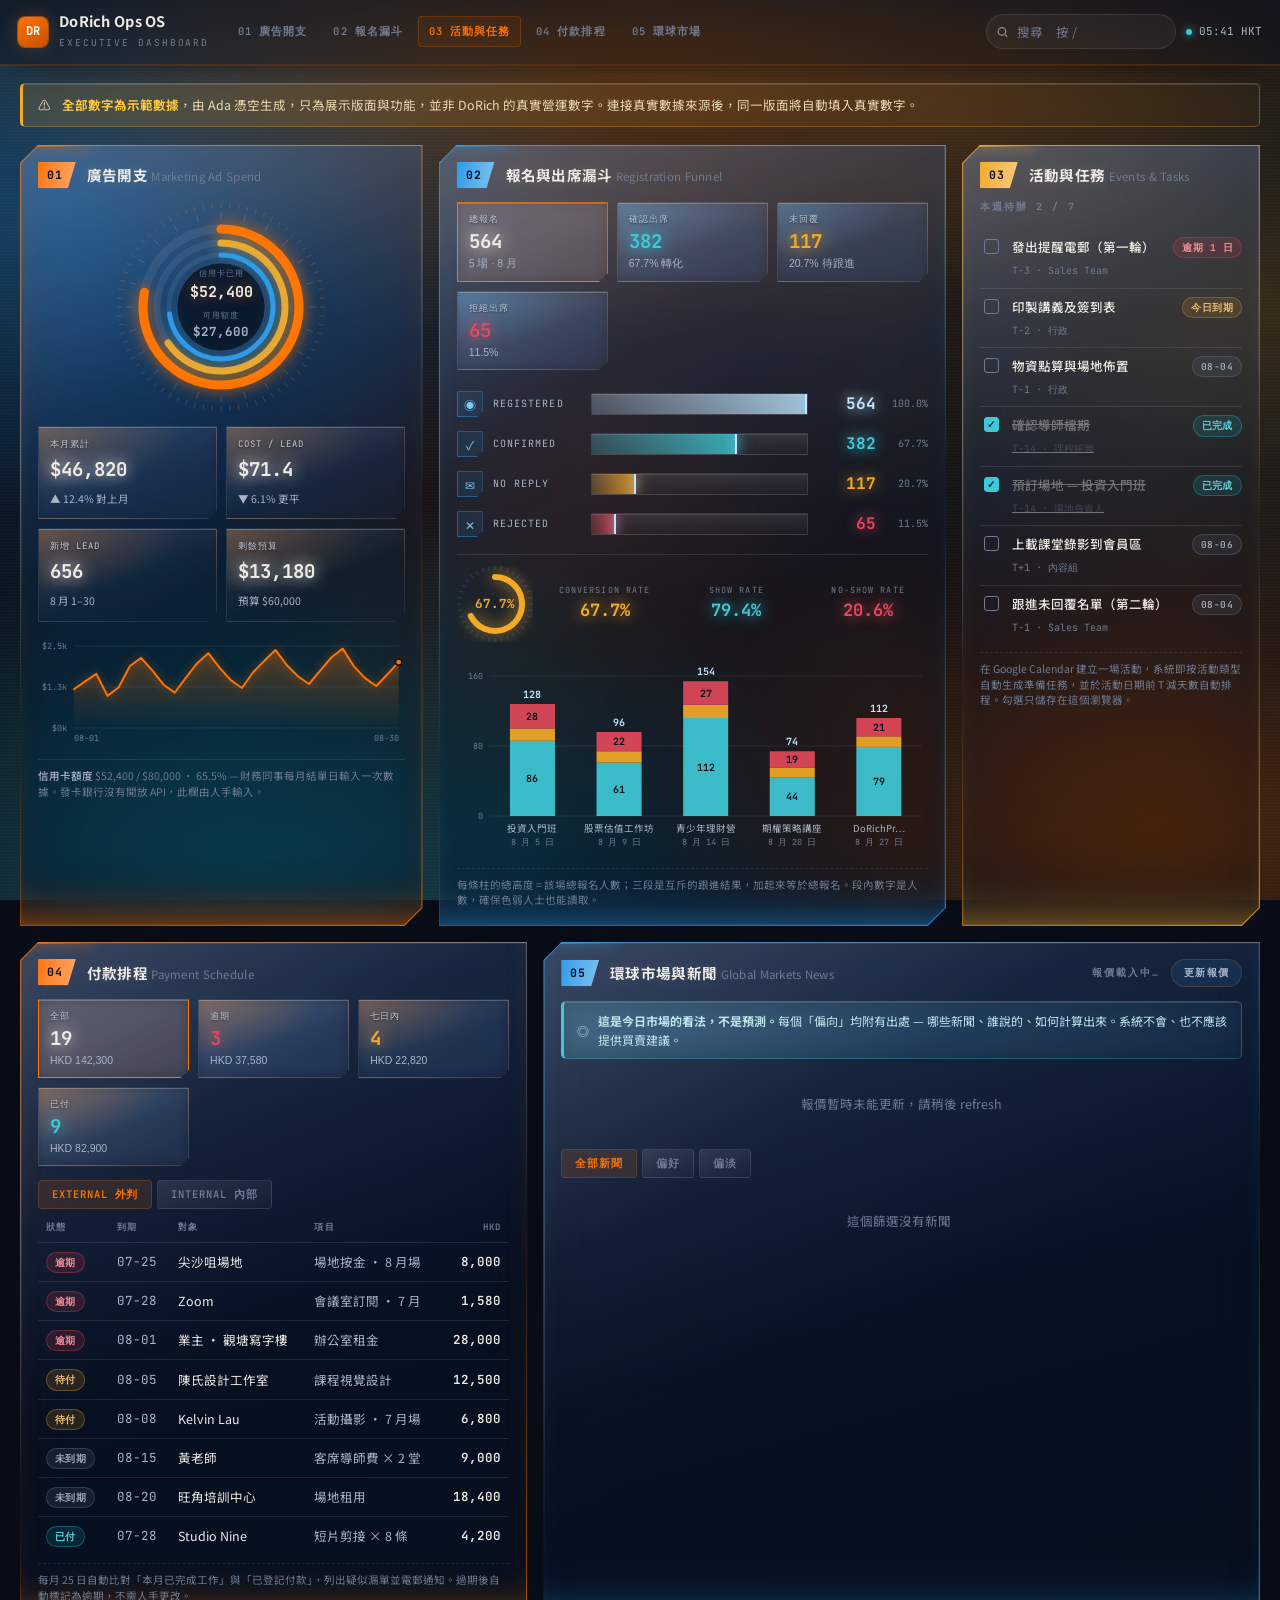
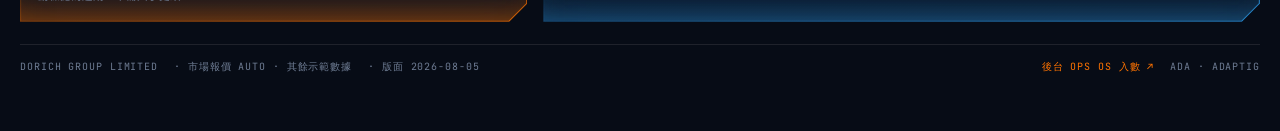
==== commit 2e8a12e4: "後台 link at the bottom — Jackson's 18 Aug ask: two-way navigation between the board and the Ops OS" ====
--- a/index.html
+++ b/index.html
@@ -485,7 +485,8 @@
   <span>DoRich Group Limited</span>
   <span>· 市場報價 auto · 其餘示範數據</span>
   <span>· 版面 <span id="stamp">2026-08-05</span></span>
-  <span style="margin-left:auto">Ada · Adaptig</span>
+  <a href="https://dorich-ops-os-production.up.railway.app/" style="margin-left:auto;color:var(--dr-orange);text-decoration:none;letter-spacing:.09em">後台 OPS OS 入數 ↗</a>
+  <span>Ada · Adaptig</span>
 </div>
 </div>
 
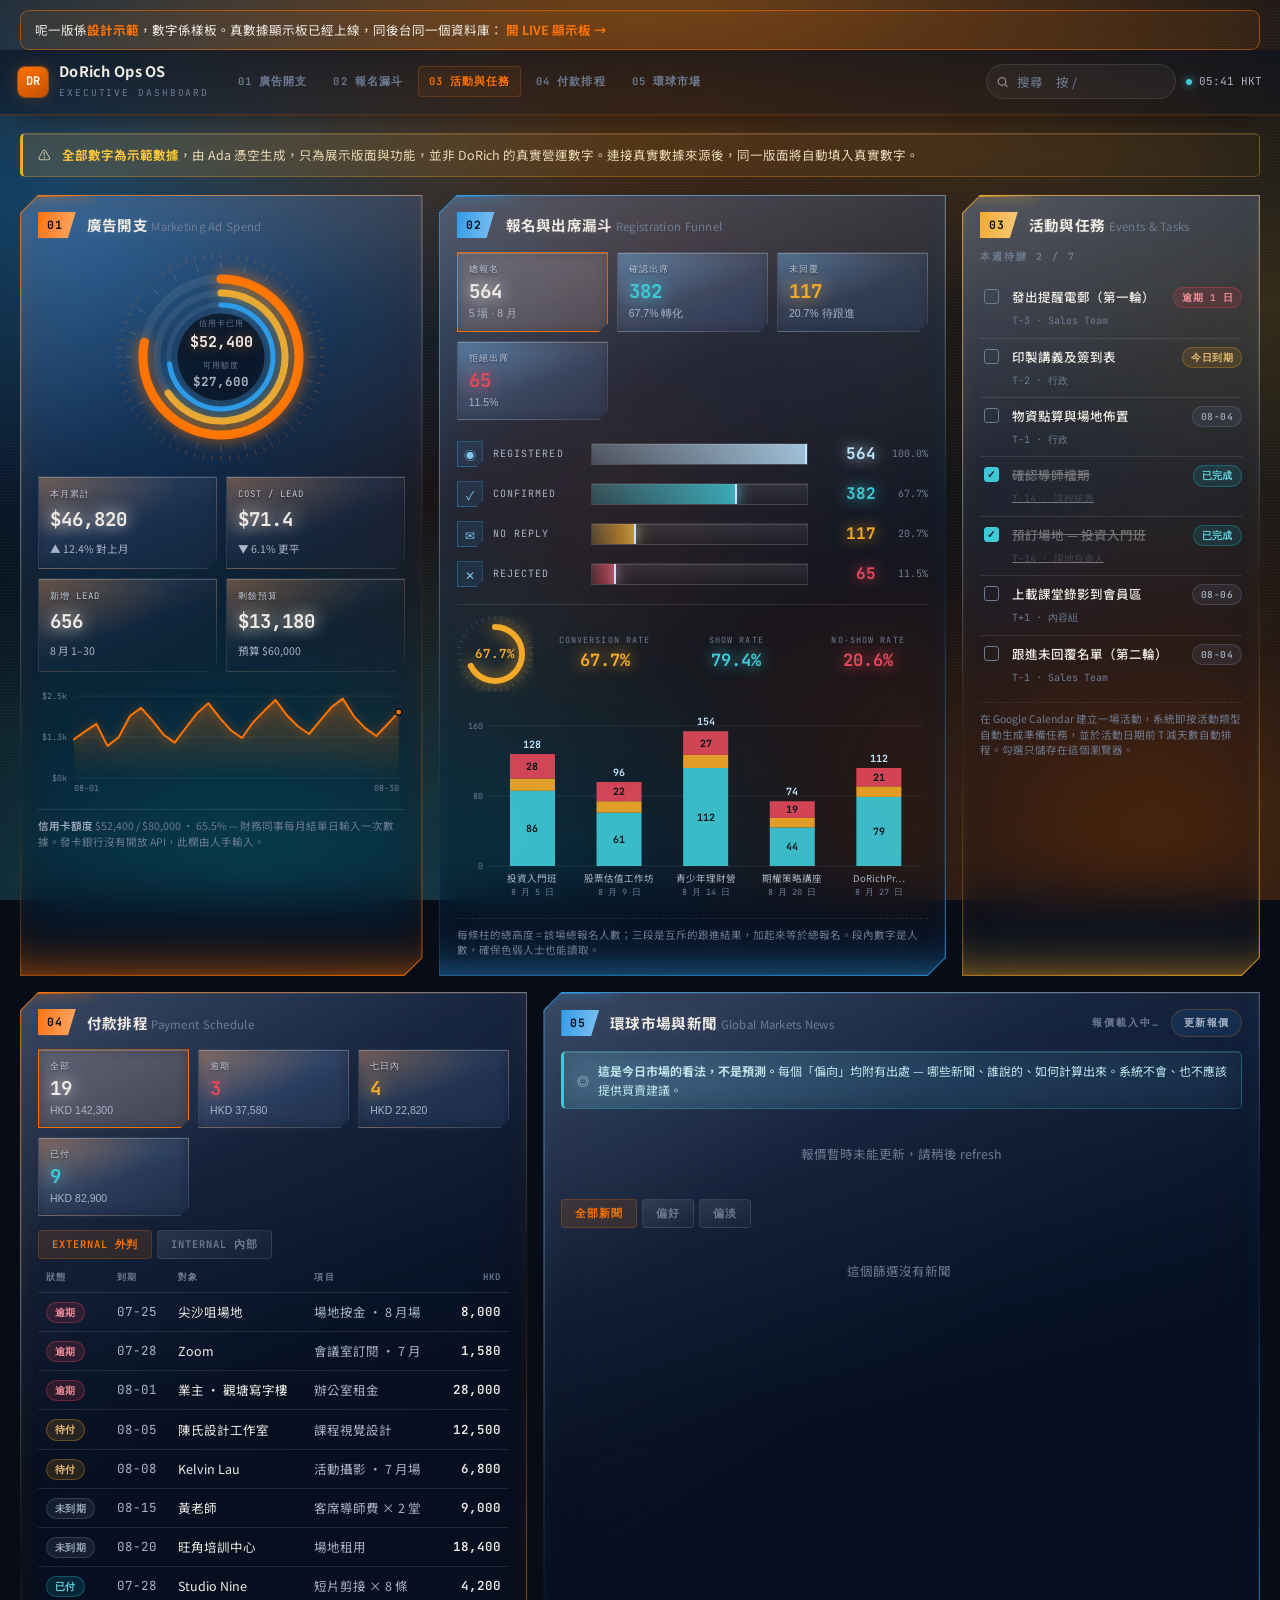
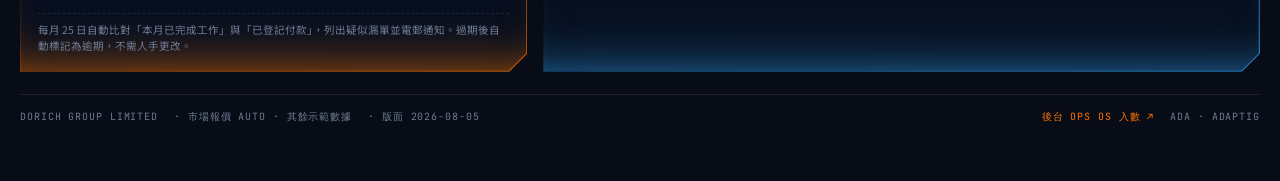
==== commit b34092ce: "Demo notice: real LIVE board now at ops-os /board (Jackson 18 Aug)" ====
--- a/index.html
+++ b/index.html
@@ -354,6 +354,11 @@
 </head>
 <body>
 <div class="wrap">
+
+<div style="margin:10px 0 0;padding:9px 14px;border:1px solid rgba(255,115,0,.5);border-radius:9px;background:rgba(255,115,0,.08);font-size:12.5px;line-height:1.6">
+  呢一版係<b style="color:var(--dr-orange)">設計示範</b>，數字係樣板。真數據顯示板已經上線，同後台同一個資料庫：
+  <a href="https://dorich-ops-os-production.up.railway.app/board" style="color:var(--dr-orange);font-weight:700;text-decoration:none">開 LIVE 顯示板 →</a>
+</div>
 
 <div class="bar">
   <div class="brand">
